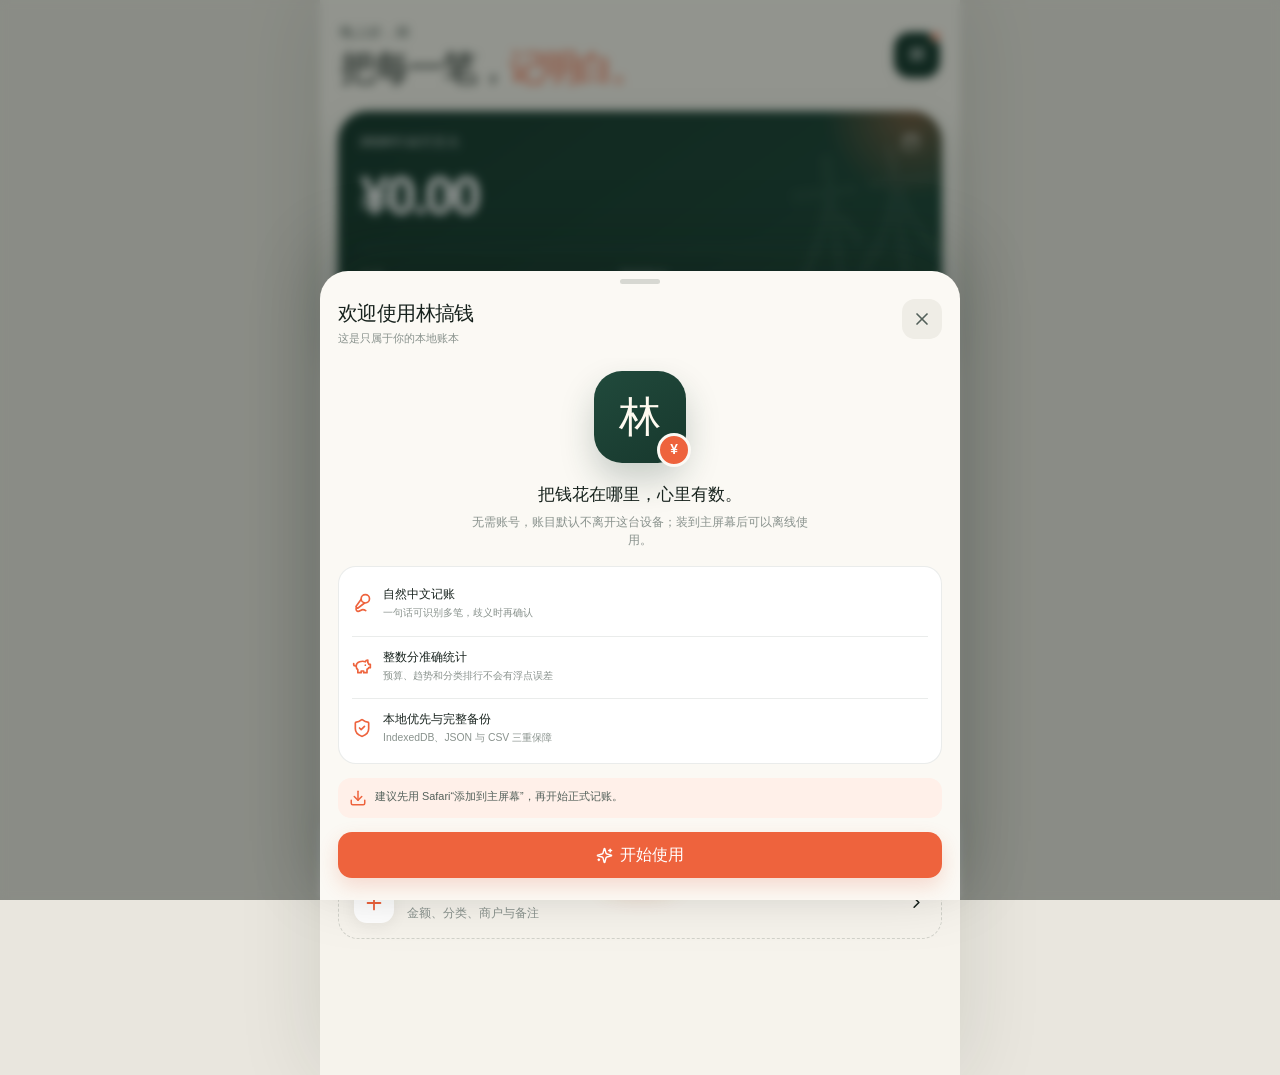
==== ledger/index.html @ 02a75e77 "Publish 林搞钱记账APP PWA under /ledger" ====
<!doctype html>
<html lang="zh-CN">
  <head>
    <meta charset="UTF-8" />
    <meta name="viewport" content="width=device-width, initial-scale=1.0, viewport-fit=cover" />
    <meta name="theme-color" content="#f7f4ed" media="(prefers-color-scheme: light)" />
    <meta name="theme-color" content="#111815" media="(prefers-color-scheme: dark)" />
    <meta name="description" content="林搞钱记账APP——本地优先、离线可用的中文个人记账 App" />
    <meta name="format-detection" content="telephone=no" />
    <meta name="apple-mobile-web-app-capable" content="yes" />
    <meta name="apple-mobile-web-app-status-bar-style" content="black-translucent" />
    <meta name="apple-mobile-web-app-title" content="林搞钱" />
    <link rel="icon" href="/ledger/favicon.svg" type="image/svg+xml" />
    <link rel="apple-touch-icon" href="/ledger/apple-touch-icon-180x180.png" />
    <link
      rel="apple-touch-startup-image"
      href="/ledger/splash/iphone-1179x2556.png"
      media="(device-width: 393px) and (device-height: 852px) and (-webkit-device-pixel-ratio: 3)"
    />
    <link rel="apple-touch-startup-image" href="/ledger/splash/iphone-1179x2556-dark.png" media="(prefers-color-scheme: dark) and (device-width: 393px) and (device-height: 852px) and (-webkit-device-pixel-ratio: 3)" />
    <link rel="apple-touch-startup-image" href="/ledger/splash/iphone-1290x2796.png" media="(device-width: 430px) and (device-height: 932px) and (-webkit-device-pixel-ratio: 3)" />
    <link rel="apple-touch-startup-image" href="/ledger/splash/iphone-1290x2796-dark.png" media="(prefers-color-scheme: dark) and (device-width: 430px) and (device-height: 932px) and (-webkit-device-pixel-ratio: 3)" />
    <link rel="apple-touch-startup-image" href="/ledger/splash/iphone-1170x2532.png" media="(device-width: 390px) and (device-height: 844px) and (-webkit-device-pixel-ratio: 3)" />
    <link rel="apple-touch-startup-image" href="/ledger/splash/iphone-1170x2532-dark.png" media="(prefers-color-scheme: dark) and (device-width: 390px) and (device-height: 844px) and (-webkit-device-pixel-ratio: 3)" />
    <link rel="apple-touch-startup-image" href="/ledger/splash/iphone-1125x2436.png" media="(device-width: 375px) and (device-height: 812px) and (-webkit-device-pixel-ratio: 3)" />
    <link rel="apple-touch-startup-image" href="/ledger/splash/iphone-1125x2436-dark.png" media="(prefers-color-scheme: dark) and (device-width: 375px) and (device-height: 812px) and (-webkit-device-pixel-ratio: 3)" />
    <link rel="apple-touch-startup-image" href="/ledger/splash/iphone-1242x2688.png" media="(device-width: 414px) and (device-height: 896px) and (-webkit-device-pixel-ratio: 3)" />
    <link rel="apple-touch-startup-image" href="/ledger/splash/iphone-828x1792.png" media="(device-width: 414px) and (device-height: 896px) and (-webkit-device-pixel-ratio: 2)" />
    <link rel="apple-touch-startup-image" href="/ledger/splash/iphone-750x1334.png" media="(device-width: 375px) and (device-height: 667px) and (-webkit-device-pixel-ratio: 2)" />
    <link rel="apple-touch-startup-image" href="/ledger/splash/iphone-640x1136.png" media="(device-width: 320px) and (device-height: 568px) and (-webkit-device-pixel-ratio: 2)" />
    <title>林搞钱记账APP</title>
    <script type="module" crossorigin src="/ledger/assets/index-BRaC0VU2.js"></script>
    <link rel="stylesheet" crossorigin href="/ledger/assets/index-mCPzXonH.css">
  <link rel="manifest" href="/ledger/manifest.webmanifest"></head>
  <body>
    <noscript>请启用 JavaScript 后使用林搞钱记账APP。</noscript>
    <div id="root"></div>
  </body>
</html>
---- ledger/assets/index-mCPzXonH.css ----
:root{font-family:-apple-system,BlinkMacSystemFont,SF Pro Display,SF Pro Text,PingFang SC,Helvetica Neue,sans-serif;color:#17221d;background:#efede6;font-synthesis:none;text-rendering:optimizeLegibility;-webkit-font-smoothing:antialiased;--bg: #f6f3ec;--bg-elevated: #fbf9f4;--surface: #ffffff;--surface-strong: #ffffff;--surface-soft: #efede6;--ink: #17221d;--ink-soft: #53605a;--ink-muted: #89928d;--line: rgba(26, 44, 36, .09);--line-strong: rgba(26, 44, 36, .16);--accent: #ee633d;--accent-dark: #cf4f2d;--accent-soft: #fff0e9;--income: #218c5e;--income-soft: #e8f6ef;--hero: #17382d;--hero-2: #214a3c;--danger: #cf3f3f;--danger-soft: #fff0ef;--shadow-sm: 0 4px 16px rgba(34, 42, 37, .06);--shadow-md: 0 14px 38px rgba(34, 42, 37, .1);--nav-height: 76px;--page-width: 640px}:root[data-theme=dark]{color-scheme:dark;--bg: #101613;--bg-elevated: #141c18;--surface: #19221e;--surface-strong: #202b26;--surface-soft: #111915;--ink: #f2f5f3;--ink-soft: #b4beb9;--ink-muted: #7d8a84;--line: rgba(223, 239, 230, .09);--line-strong: rgba(223, 239, 230, .16);--accent: #ff7751;--accent-dark: #ee633d;--accent-soft: rgba(255, 119, 81, .14);--income: #61d69a;--income-soft: rgba(65, 190, 126, .14);--hero: #1d4537;--hero-2: #245644;--danger: #ff7b77;--danger-soft: rgba(227, 70, 70, .14);--shadow-sm: 0 4px 16px rgba(0, 0, 0, .16);--shadow-md: 0 16px 42px rgba(0, 0, 0, .3)}@media(prefers-color-scheme:dark){:root:not([data-theme=light]){color-scheme:dark;--bg: #101613;--bg-elevated: #141c18;--surface: #19221e;--surface-strong: #202b26;--surface-soft: #111915;--ink: #f2f5f3;--ink-soft: #b4beb9;--ink-muted: #7d8a84;--line: rgba(223, 239, 230, .09);--line-strong: rgba(223, 239, 230, .16);--accent: #ff7751;--accent-dark: #ee633d;--accent-soft: rgba(255, 119, 81, .14);--income: #61d69a;--income-soft: rgba(65, 190, 126, .14);--hero: #1d4537;--hero-2: #245644;--danger: #ff7b77;--danger-soft: rgba(227, 70, 70, .14);--shadow-sm: 0 4px 16px rgba(0, 0, 0, .16);--shadow-md: 0 16px 42px rgba(0, 0, 0, .3)}}*{box-sizing:border-box}html{min-height:100%;background:var(--bg)}body{margin:0;min-width:320px;min-height:100%;background:var(--bg);color:var(--ink);overscroll-behavior-y:none;-webkit-tap-highlight-color:transparent}button,input,select,textarea{font:inherit;color:inherit}button{border:0;cursor:pointer}button:disabled{cursor:default;opacity:.55}button,a{touch-action:manipulation}input,textarea,select{font-size:16px}button:focus-visible,input:focus-visible,select:focus-visible,textarea:focus-visible,a:focus-visible{outline:3px solid color-mix(in srgb,var(--accent) 55%,transparent);outline-offset:2px}h1,h2,h3,p{margin:0}.app-shell{position:relative;width:min(100%,var(--page-width));min-height:100dvh;margin:0 auto;background:var(--bg)}.app-content{min-height:100dvh;padding-bottom:calc(var(--nav-height) + env(safe-area-inset-bottom) + 32px)}.page{width:100%;min-height:100dvh;padding:calc(env(safe-area-inset-top) + 22px) 18px 28px;animation:page-in .28s cubic-bezier(.22,.7,.24,1)}.skip-link{position:fixed;top:-100px;left:16px;z-index:1000;padding:10px 14px;border-radius:10px;background:var(--ink);color:var(--bg)}.skip-link:focus{top:calc(env(safe-area-inset-top) + 8px)}@keyframes page-in{0%{opacity:0;transform:translateY(5px)}to{opacity:1;transform:none}}.page-header{display:flex;align-items:flex-end;justify-content:space-between;margin:4px 2px 22px}.page-header p{margin-bottom:4px;color:var(--ink-muted);font-size:.78rem;font-weight:650;letter-spacing:.06em}.page-header h1{font-size:clamp(1.9rem,8vw,2.35rem);line-height:1.05;letter-spacing:-.055em}.home-header{display:flex;align-items:center;justify-content:space-between;margin:1px 2px 24px}.home-header p{margin-bottom:7px;color:var(--ink-soft);font-size:.88rem;font-weight:650}.home-header h1{font-size:clamp(1.75rem,7vw,2.25rem);line-height:1.05;letter-spacing:-.06em}.home-header h1 span{color:var(--accent)}.avatar-button{position:relative;display:grid;place-items:center;width:46px;height:46px;border-radius:16px;background:var(--hero);color:#fff;font-size:1.05rem;font-weight:800;box-shadow:var(--shadow-sm)}.avatar-button>span{position:absolute;top:-1px;right:-1px;width:11px;height:11px;border:2px solid var(--bg);border-radius:50%;background:var(--accent)}.hero-card{position:relative;overflow:hidden;min-height:236px;padding:22px;border-radius:30px;background:linear-gradient(145deg,var(--hero),var(--hero-2));color:#fff;box-shadow:0 20px 44px #17382d33}.hero-card:after{content:"林";position:absolute;top:34px;right:-10px;color:#ffffff0b;font-size:10rem;font-weight:900;line-height:1;transform:rotate(-7deg)}.hero-card__glow{position:absolute;width:180px;height:180px;right:-60px;top:-90px;border-radius:50%;background:radial-gradient(circle,rgba(255,128,83,.38),transparent 70%)}.hero-card__top{position:relative;z-index:1;display:flex;justify-content:space-between;color:#ffffffb8;font-size:.83rem;font-weight:650;letter-spacing:.03em}.hero-card__amount{position:relative;z-index:1;display:block;margin:18px 0 26px;font-size:clamp(2.35rem,12vw,3.35rem);font-variant-numeric:tabular-nums;letter-spacing:-.06em;line-height:1}.hero-card__stats{position:relative;z-index:1;display:grid;grid-template-columns:1fr 1px 1.35fr;gap:18px;align-items:center;padding-top:19px;border-top:1px solid rgba(255,255,255,.13)}.hero-card__stats div{display:flex;flex-direction:column;gap:5px}.hero-card__stats span{color:#ffffff94;font-size:.76rem}.hero-card__stats strong{font-size:.96rem;font-variant-numeric:tabular-nums}.hero-card__stats strong.is-over{color:#ffb59f}.hero-card__divider{width:1px;height:32px;background:#ffffff21}.budget-card{margin-top:13px;border:1px solid var(--line);border-radius:20px;background:var(--surface);box-shadow:var(--shadow-sm)}.budget-card>button{display:grid;grid-template-columns:auto 1fr auto;gap:13px;align-items:center;width:100%;min-height:82px;padding:14px 15px;background:transparent;text-align:left}.budget-card__icon{display:grid;place-items:center;width:38px;height:38px;border-radius:12px;background:var(--accent-soft);color:var(--accent)}.budget-card__content{min-width:0;display:flex;flex-direction:column;gap:6px}.budget-card__content>span:first-child{display:flex;justify-content:space-between;align-items:center}.budget-card__content strong{font-size:.88rem}.budget-card__content em{color:var(--ink-muted);font-size:.76rem;font-style:normal;font-weight:700}.budget-card__content small{color:var(--ink-muted);font-size:.7rem}.progress-track{overflow:hidden;height:5px;border-radius:999px;background:var(--surface-soft)}.progress-track i{display:block;height:100%;border-radius:inherit;background:var(--accent);transition:width .5s cubic-bezier(.22,.7,.24,1)}.budget-card--near .progress-track i{background:#eaa12f}.budget-card--over .progress-track i{background:var(--danger)}.backup-reminder{display:grid;grid-template-columns:auto 1fr auto;gap:12px;align-items:center;width:100%;margin-top:13px;padding:14px 15px;border:1px solid rgba(238,99,61,.12);border-radius:18px;background:var(--accent-soft);color:var(--accent-dark);text-align:left}.backup-reminder span{display:flex;flex-direction:column;gap:2px}.backup-reminder strong{font-size:.84rem}.backup-reminder small{color:var(--ink-soft);font-size:.72rem}.section-card{border:1px solid var(--line);border-radius:24px;background:var(--surface);box-shadow:var(--shadow-sm)}.recent-section{margin-top:24px;padding:18px 15px 8px}.section-heading{display:flex;align-items:flex-end;justify-content:space-between;margin:0 3px 10px}.section-heading h2{margin-top:3px;font-size:1.18rem;letter-spacing:-.025em}.section-heading>button{display:flex;align-items:center;min-height:38px;padding:0;background:transparent;color:var(--ink-muted);font-size:.74rem}.eyebrow{display:flex;align-items:center;gap:5px;color:var(--accent);font-size:.67rem;font-weight:750;letter-spacing:.08em;text-transform:uppercase}.quick-add-card{display:grid;grid-template-columns:auto 1fr auto;align-items:center;gap:13px;width:100%;margin-top:13px;padding:15px;border:1px dashed var(--line-strong);border-radius:20px;background:transparent;text-align:left}.quick-add-card>span:first-child{display:grid;place-items:center;width:40px;height:40px;border-radius:13px;background:var(--surface);color:var(--accent);box-shadow:var(--shadow-sm)}.quick-add-card>span:nth-child(2){display:flex;flex-direction:column;gap:3px}.quick-add-card strong{font-size:.86rem}.quick-add-card small{color:var(--ink-muted);font-size:.72rem}.transaction-list{overflow:hidden}.transaction-row-wrap+.transaction-row-wrap{border-top:1px solid var(--line)}.transaction-row{display:flex;align-items:center;min-height:68px}.transaction-row__main{display:grid;grid-template-columns:auto minmax(0,1fr) auto;gap:11px;align-items:center;flex:1;min-width:0;min-height:68px;padding:9px 2px;background:transparent;text-align:left}.transaction-row__text{min-width:0;display:flex;flex-direction:column;gap:4px}.transaction-row__text strong{overflow:hidden;color:var(--ink);font-size:.87rem;text-overflow:ellipsis;white-space:nowrap}.transaction-row__text span{overflow:hidden;color:var(--ink-muted);font-size:.7rem;text-overflow:ellipsis;white-space:nowrap}.transaction-row__amount{padding-left:6px;color:var(--ink);font-size:.88rem;font-weight:750;font-variant-numeric:tabular-nums}.transaction-row__amount--income{color:var(--income)}.transaction-row__more{flex:0 0 38px;width:38px!important;height:44px!important;margin-right:-3px}.transaction-row__actions{display:flex;justify-content:flex-end;gap:5px;padding:0 2px 10px 51px;animation:actions-in .18s ease-out}.transaction-row__actions button{display:flex;align-items:center;justify-content:center;gap:4px;min-height:34px;padding:0 11px;border-radius:10px;background:var(--surface-soft);color:var(--ink-soft);font-size:.72rem;font-weight:650}.transaction-row__actions .danger-text{color:var(--danger);background:var(--danger-soft)}@keyframes actions-in{0%{opacity:0;transform:translateY(-4px)}}.category-icon{display:grid;place-items:center;flex:0 0 auto;width:42px;height:42px;border-radius:14px;background:color-mix(in srgb,var(--category-color) 14%,transparent);color:var(--category-color)}.category-icon--compact{width:34px;height:34px;border-radius:11px}.empty-state{display:flex;flex-direction:column;align-items:center;padding:28px 18px 30px;text-align:center}.empty-state__icon{display:grid;place-items:center;width:58px;height:58px;margin-bottom:14px;border-radius:20px;background:var(--accent-soft);color:var(--accent);transform:rotate(-4deg)}.empty-state h3{margin-bottom:7px;font-size:.98rem}.empty-state p{max-width:280px;color:var(--ink-muted);font-size:.76rem;line-height:1.55}.empty-state .button{margin-top:14px}.bottom-nav{position:fixed;z-index:50;left:50%;bottom:0;display:grid;grid-template-columns:repeat(4,1fr);width:min(100%,var(--page-width));min-height:calc(var(--nav-height) + env(safe-area-inset-bottom));padding:8px 8px env(safe-area-inset-bottom);border-top:1px solid var(--line);background:color-mix(in srgb,var(--surface) 86%,transparent);box-shadow:0 -10px 35px #141e190e;backdrop-filter:blur(22px) saturate(1.4);-webkit-backdrop-filter:blur(22px) saturate(1.4);transform:translate(-50%)}.bottom-nav__item{min-width:0}.bottom-nav__item>button{display:flex;flex-direction:column;align-items:center;justify-content:center;gap:4px;width:100%;min-height:56px;border-radius:15px;background:transparent;color:var(--ink-muted);font-size:.62rem;font-weight:650}.bottom-nav__item>button.is-active{color:var(--accent)}.bottom-nav__item>button.is-active svg{filter:drop-shadow(0 3px 8px color-mix(in srgb,var(--accent) 35%,transparent))}.bottom-nav__item:nth-child(2){padding-right:27px}.bottom-nav__item:nth-child(3){padding-left:27px}.voice-fab{position:fixed;z-index:60;left:50%;bottom:calc(23px + env(safe-area-inset-bottom));display:flex;flex-direction:column;align-items:center;gap:2px;width:74px;height:74px;border:7px solid var(--surface);border-radius:25px;background:linear-gradient(145deg,#ff7953,#e65230);color:#fff;box-shadow:0 12px 26px #de4e2b52;transform:translate(-50%) rotate(-1deg);touch-action:none;user-select:none;-webkit-user-select:none}.voice-fab span{font-size:.58rem;font-weight:750}.voice-fab.is-listening{animation:fab-pulse 1.15s ease-in-out infinite}@keyframes fab-pulse{50%{box-shadow:0 12px 30px #de4e2b7a,0 0 0 9px #ee633d1a;transform:translate(-50%) scale(1.03) rotate(0)}}.filter-button{position:relative;display:grid;place-items:center;width:44px;height:44px;border:1px solid var(--line);border-radius:14px;background:var(--surface);color:var(--ink-soft);box-shadow:var(--shadow-sm)}.filter-button span{position:absolute;top:-5px;right:-4px;display:grid;place-items:center;min-width:18px;height:18px;padding:0 4px;border:2px solid var(--bg);border-radius:999px;background:var(--accent);color:#fff;font-size:.59rem;font-weight:800}.search-field{display:flex;align-items:center;gap:9px;min-height:50px;padding:0 13px;border:1px solid var(--line);border-radius:17px;background:var(--surface);box-shadow:var(--shadow-sm);color:var(--ink-muted)}.search-field input{flex:1;min-width:0;border:0;outline:0;background:transparent;color:var(--ink)}.search-field button{display:grid;place-items:center;width:32px;height:32px;border-radius:10px;background:var(--surface-soft);color:var(--ink-muted)}.filter-panel{margin-top:11px;padding:14px;border:1px solid var(--line);border-radius:20px;background:var(--surface);box-shadow:var(--shadow-md);animation:actions-in .2s ease-out}.filter-grid{display:grid;grid-template-columns:1fr 1fr;gap:9px;margin-top:10px}.compact-field{display:flex;flex-direction:column;gap:6px;margin-top:10px;color:var(--ink-muted);font-size:.68rem;font-weight:650}.compact-field input,.compact-field select{width:100%;min-height:42px;padding:0 10px;border:1px solid var(--line);border-radius:11px;outline:0;background:var(--bg-elevated);color:var(--ink)}.select-wrap{position:relative;display:flex;align-items:center}.select-wrap select{width:100%;-moz-appearance:none;appearance:none;-webkit-appearance:none}.select-wrap svg{position:absolute;right:10px;pointer-events:none}.text-button{display:block;min-height:40px;margin:9px auto -5px;background:transparent;color:var(--accent);font-size:.76rem;font-weight:700}.result-meta{display:flex;justify-content:space-between;margin:17px 3px 8px;color:var(--ink-muted);font-size:.7rem}.result-meta span{display:flex;align-items:center;gap:5px}.transaction-groups{display:flex;flex-direction:column;gap:19px}.transaction-group>header{display:flex;align-items:center;justify-content:space-between;margin:0 4px 7px}.transaction-group>header h2{font-size:.8rem}.transaction-group>header span{color:var(--ink-muted);font-size:.67rem}.transaction-group .transaction-list{padding:0 13px}.segmented{display:grid;grid-template-columns:repeat(2,1fr);gap:3px;padding:3px;border-radius:13px;background:var(--surface-soft)}.segmented button{display:flex;align-items:center;justify-content:center;gap:5px;min-height:40px;border-radius:10px;background:transparent;color:var(--ink-soft);font-size:.82rem;font-weight:650}.segmented button.is-active{background:var(--surface-strong);color:var(--ink);box-shadow:0 2px 8px #19231e14}.segmented--small button{min-height:34px;font-size:.73rem}.button{display:inline-flex;align-items:center;justify-content:center;gap:7px;min-height:46px;padding:0 18px;border-radius:14px;font-weight:730}.button--primary{background:var(--accent);color:#fff;box-shadow:0 8px 20px #dc4b282e}.button--secondary{border:1px solid var(--line);background:var(--surface-soft);color:var(--ink);box-shadow:none}.button--danger{background:var(--danger);color:#fff}.button--danger-soft{background:var(--danger-soft);color:var(--danger)}.button--small{min-height:36px;padding:0 12px;border-radius:11px;font-size:.73rem}.button--block{width:100%}.icon-button{display:grid;place-items:center;width:40px;height:40px;border-radius:13px;background:var(--surface-soft);color:var(--ink-soft)}.icon-button--quiet{background:transparent}.modal-layer{position:fixed;z-index:200;top:0;right:0;bottom:0;left:0;display:flex;align-items:flex-end;justify-content:center;padding-top:env(safe-area-inset-top)}.modal-layer--alert{align-items:center;padding:20px}.modal-backdrop{position:absolute;top:0;right:0;bottom:0;left:0;width:100%;height:100%;background:#09120e6b;backdrop-filter:blur(5px);-webkit-backdrop-filter:blur(5px)}.sheet{position:relative;display:flex;flex-direction:column;width:min(100%,var(--page-width));max-height:min(84dvh,760px);padding-bottom:env(safe-area-inset-bottom);border-radius:28px 28px 0 0;background:var(--bg-elevated);box-shadow:0 -20px 70px #08120d38;animation:sheet-in .28s cubic-bezier(.22,.75,.2,1)}.sheet--large{max-height:min(92dvh,880px)}@keyframes sheet-in{0%{transform:translateY(100%)}}.sheet__grabber{flex:0 0 auto;align-self:center;width:40px;height:5px;margin:8px 0 2px;border-radius:999px;background:var(--line-strong)}.sheet__header{display:flex;justify-content:space-between;align-items:flex-start;gap:12px;padding:13px 18px 11px}.sheet__header h2{font-size:1.28rem;letter-spacing:-.03em}.sheet__header p{margin-top:4px;color:var(--ink-muted);font-size:.7rem;line-height:1.4}.sheet__body{overflow-y:auto;overscroll-behavior:contain;padding:5px 18px 22px}.sheet__footer{flex:0 0 auto;padding:12px 18px calc(12px + env(safe-area-inset-bottom));border-top:1px solid var(--line);background:color-mix(in srgb,var(--bg-elevated) 90%,transparent)}.sheet:has(.sheet__footer){padding-bottom:0}.alert-card{position:relative;width:min(100%,340px);padding:23px;border-radius:24px;background:var(--surface-strong);box-shadow:var(--shadow-md);animation:alert-in .2s ease-out}@keyframes alert-in{0%{opacity:0;transform:scale(.94)}}.alert-card h2{font-size:1.1rem}.alert-card p{margin-top:8px;color:var(--ink-soft);font-size:.79rem;line-height:1.55}.alert-card__actions{display:grid;grid-template-columns:1fr 1fr;gap:9px;margin-top:21px}.amount-field{display:flex;align-items:baseline;justify-content:center;gap:6px;margin:20px 0 24px}.amount-field>span{color:var(--ink-soft);font-size:1.65rem;font-weight:700}.amount-field input{width:min(78%,330px);border:0;outline:0;background:transparent;color:var(--ink);font-size:clamp(2.5rem,13vw,4rem);font-weight:730;font-variant-numeric:tabular-nums;letter-spacing:-.06em;text-align:center}.amount-field input::placeholder{color:var(--line-strong)}.field-row{display:grid;grid-template-columns:1fr 1fr;gap:9px}.form-field,.text-field{display:flex;flex-direction:column;gap:7px}.form-field{min-width:0;padding:11px 12px;border:1px solid var(--line);border-radius:14px;background:var(--surface)}.form-field>span:first-child,.text-field>span:first-child{display:flex;align-items:center;gap:6px;color:var(--ink-muted);font-size:.68rem;font-weight:650}.form-field input,.form-field select{min-width:0;width:100%;height:25px;padding:0;border:0;outline:0;background:transparent;color:var(--ink);font-size:.78rem;font-weight:650}.category-picker{margin:20px 0;padding:0;border:0}.category-picker legend{margin-bottom:10px;color:var(--ink-muted);font-size:.7rem;font-weight:700}.category-picker>div{display:grid;grid-template-columns:repeat(5,1fr);gap:7px}.category-picker button{display:flex;flex-direction:column;align-items:center;gap:5px;min-width:0;padding:7px 1px;border:1px solid transparent;border-radius:13px;background:transparent;color:var(--ink-soft);font-size:.64rem}.category-picker button.is-active{border-color:color-mix(in srgb,var(--accent) 22%,transparent);background:var(--accent-soft);color:var(--accent-dark);font-weight:700}.category-picker button span:last-child{overflow:hidden;max-width:100%;text-overflow:ellipsis;white-space:nowrap}.text-field{margin-top:10px;padding:12px;border:1px solid var(--line);border-radius:14px;background:var(--surface)}.text-field input,.text-field textarea{width:100%;padding:0;border:0;outline:0;resize:none;background:transparent;color:var(--ink);line-height:1.5}.form-error{margin:10px 2px 0;color:var(--danger);font-size:.74rem;line-height:1.45}.settings-hero{display:grid;grid-template-columns:auto 1fr auto;align-items:center;gap:13px;margin-bottom:25px;padding:17px;border-radius:23px;background:linear-gradient(145deg,var(--hero),var(--hero-2));color:#fff;box-shadow:0 15px 35px #17382d2e}.settings-hero__mark{display:grid;place-items:center;width:48px;height:48px;border-radius:16px;background:#ffffff21;font-size:1.2rem;font-weight:800}.settings-hero h2{font-size:.98rem}.settings-hero p{margin-top:4px;color:#fff9;font-size:.7rem}.settings-hero>svg{color:#8ce0b5}.settings-section{margin-top:21px}.settings-section>h2{margin:0 8px 8px;color:var(--ink-muted);font-size:.69rem;letter-spacing:.04em}.settings-group{overflow:hidden;border:1px solid var(--line);border-radius:19px;background:var(--surface);box-shadow:var(--shadow-sm)}.settings-group--padded{padding:13px}.settings-row{display:grid;grid-template-columns:auto minmax(0,1fr) auto;align-items:center;gap:12px;width:100%;min-height:66px;padding:10px 13px;background:transparent;text-align:left}.settings-row+.settings-row{border-top:1px solid var(--line)}.settings-row__icon{display:grid;place-items:center;width:36px;height:36px;border-radius:11px}.settings-row__icon.is-orange{background:var(--accent-soft);color:var(--accent)}.settings-row__icon.is-purple{background:#a469d321;color:#a469d3}.settings-row__icon.is-blue{background:#4984d921;color:#4984d9}.settings-row__icon.is-green,.settings-row__icon.is-teal{background:var(--income-soft);color:var(--income)}.settings-row__icon.is-gray{background:var(--surface-soft);color:var(--ink-soft)}.settings-row>span:nth-child(2){display:flex;flex-direction:column;gap:3px;min-width:0}.settings-row strong{font-size:.82rem}.settings-row small{overflow:hidden;color:var(--ink-muted);font-size:.67rem;line-height:1.35;text-overflow:ellipsis;white-space:nowrap}.settings-row>svg{color:var(--ink-muted)}.settings-row--static{cursor:default}.settings-row--select select{max-width:96px;border:0;outline:0;background:transparent;color:var(--ink-soft);font-size:.72rem;text-align:right}.setting-label{display:flex;align-items:center;gap:10px;margin-bottom:11px;font-size:.82rem}.segmented--theme{grid-template-columns:repeat(3,1fr)}.segmented--theme button{font-size:.72rem}.backup-status-card{display:grid;grid-template-columns:auto 1fr auto;align-items:center;gap:11px;margin-bottom:9px;padding:15px;border:1px solid color-mix(in srgb,var(--accent) 15%,var(--line));border-radius:19px;background:var(--accent-soft)}.backup-status-card>div{display:flex;flex-direction:column;gap:3px}.backup-status-card strong{font-size:.79rem}.backup-status-card small{color:var(--ink-muted);font-size:.63rem;line-height:1.35}.status-pill{padding:5px 8px;border-radius:999px;background:var(--surface-soft);color:var(--ink-muted);font-size:.65rem;font-weight:700}.status-pill.is-good{background:var(--income-soft);color:var(--income)}.storage-note{margin:8px 8px 0;color:var(--ink-muted);font-size:.65rem;line-height:1.5}.danger-zone-button{display:flex;align-items:center;justify-content:center;gap:7px;width:100%;min-height:49px;margin-top:28px;border:1px solid color-mix(in srgb,var(--danger) 20%,transparent);border-radius:16px;background:var(--danger-soft);color:var(--danger);font-size:.78rem;font-weight:700}.settings-footer{padding:25px 0 4px;color:var(--ink-muted);font-size:.67rem;text-align:center}.budget-category-list{margin-top:22px}.budget-category-list h3{margin-bottom:8px;font-size:.82rem}.budget-category-list h3 span{color:var(--ink-muted);font-size:.66rem;font-weight:500}.budget-category-list label{display:grid;grid-template-columns:auto 1fr 82px auto;align-items:center;gap:9px;min-height:51px;border-bottom:1px solid var(--line)}.budget-category-list label>span{font-size:.76rem;font-weight:600}.budget-category-list input{min-width:0;width:82px;padding:6px;border:1px solid var(--line);border-radius:9px;outline:0;background:var(--surface);text-align:right}.budget-category-list em{color:var(--ink-muted);font-size:.7rem;font-style:normal}.add-category-button{display:flex;align-items:center;justify-content:center;gap:6px;width:100%;min-height:44px;margin-bottom:10px;border:1px dashed var(--line-strong);border-radius:14px;background:transparent;color:var(--accent);font-size:.76rem;font-weight:700}.category-manager-list>div{display:grid;grid-template-columns:auto 1fr auto;align-items:center;gap:10px;min-height:58px;border-bottom:1px solid var(--line)}.category-manager-list>div>span{display:flex;flex-direction:column;gap:3px}.category-manager-list strong{font-size:.77rem}.category-manager-list small{color:var(--ink-muted);font-size:.64rem}.category-manager-list em{color:var(--ink-muted);font-size:.63rem;font-style:normal}.category-manager-list button{min-height:38px;background:transparent;color:var(--accent);font-size:.7rem;font-weight:700}.inline-editor{margin-top:15px;padding:15px;border:1px solid var(--line);border-radius:17px;background:var(--surface)}.inline-editor h3{margin-bottom:10px;font-size:.87rem}.inline-editor__actions{display:flex;justify-content:flex-end;gap:7px;margin-top:14px}.color-picker{display:flex;gap:9px;margin-top:13px}.color-picker button{width:28px;height:28px;border:3px solid var(--surface);border-radius:50%;box-shadow:0 0 0 1px var(--line)}.color-picker button.is-active{box-shadow:0 0 0 2px var(--ink)}.guide-steps,.privacy-list{display:flex;flex-direction:column;gap:12px}.guide-steps>div,.privacy-list>div{display:grid;grid-template-columns:auto 1fr;gap:12px;align-items:flex-start}.guide-steps>div>span{display:grid;place-items:center;width:31px;height:31px;border-radius:10px;background:var(--accent-soft);color:var(--accent);font-size:.72rem;font-weight:800}.guide-steps p,.privacy-list p{display:flex;flex-direction:column;gap:3px}.guide-steps strong,.privacy-list strong{font-size:.82rem}.guide-steps small,.privacy-list small{color:var(--ink-muted);font-size:.7rem;line-height:1.5}.privacy-list>div>svg{margin:5px;color:var(--accent)}.info-callout{display:grid;grid-template-columns:auto 1fr;gap:9px;margin-top:17px;padding:13px;border-radius:14px;background:#4984d91c;color:#4984d9}.info-callout p{color:var(--ink-soft);font-size:.7rem;line-height:1.5}.info-callout--warm{background:var(--accent-soft);color:var(--accent)}.toast{position:fixed;z-index:300;left:50%;bottom:calc(var(--nav-height) + env(safe-area-inset-bottom) + 18px);display:grid;grid-template-columns:auto minmax(0,1fr) auto auto;align-items:center;gap:10px;width:min(calc(100% - 28px),500px);min-height:56px;padding:10px 10px 10px 14px;border:1px solid var(--line-strong);border-radius:18px;background:color-mix(in srgb,var(--surface-strong) 94%,transparent);color:var(--ink);box-shadow:var(--shadow-md);backdrop-filter:blur(18px);-webkit-backdrop-filter:blur(18px);transform:translate(-50%);animation:toast-in .25s cubic-bezier(.22,.75,.2,1)}@keyframes toast-in{0%{opacity:0;transform:translate(-50%,12px)}}.toast>svg{color:var(--income)}.toast--error>svg{color:var(--danger)}.toast>span{display:flex;flex-direction:column;gap:2px;min-width:0}.toast strong{overflow:hidden;font-size:.76rem;text-overflow:ellipsis;white-space:nowrap}.toast small{color:var(--ink-muted);font-size:.65rem}.toast>button:not(.toast__close){min-height:36px;padding:0 9px;border-radius:10px;background:var(--accent-soft);color:var(--accent);font-size:.7rem;font-weight:750}.toast__close{display:grid;place-items:center;width:32px;height:32px;border-radius:10px;background:transparent;color:var(--ink-muted)}.voice-intro,.voice-idle,.voice-listening,.voice-manual,.voice-success{display:flex;flex-direction:column;align-items:center;text-align:center}.voice-intro{padding:8px 4px 2px}.voice-intro__icon{display:grid;place-items:center;width:66px;height:66px;margin-bottom:14px;border-radius:22px;background:var(--income-soft);color:var(--income)}.voice-intro h3{font-size:1.05rem}.voice-intro>p{max-width:350px;margin-top:8px;color:var(--ink-soft);font-size:.76rem;line-height:1.65}.voice-intro__points{display:flex;flex-direction:column;align-self:stretch;gap:9px;margin:18px 0;padding:14px;border-radius:15px;background:var(--surface);color:var(--ink-soft);text-align:left}.voice-intro__points span{display:flex;align-items:center;gap:8px;font-size:.73rem}.voice-intro__points svg{color:var(--income)}.voice-idle{padding:19px 0 8px}.voice-hold-button{display:flex;flex-direction:column;align-items:center;justify-content:center;gap:8px;width:148px;height:148px;border:8px solid var(--surface);border-radius:50%;background:linear-gradient(145deg,#ff7953,#df502f);color:#fff;box-shadow:0 17px 36px #dc4b283d,0 0 0 1px #ee633d1f;touch-action:none;user-select:none;-webkit-user-select:none}.voice-hold-button span{font-size:.82rem;font-weight:750}.voice-idle>p{margin-top:18px;color:var(--ink-muted);font-size:.72rem}.text-action{display:flex;align-items:center;gap:6px;min-height:42px;margin-top:9px;background:transparent;color:var(--accent);font-size:.75rem;font-weight:700}.voice-listening{min-height:330px;justify-content:center;padding:20px 0}.voice-wave{display:flex;align-items:center;justify-content:center;gap:4px;width:100%;height:95px;margin-bottom:17px}.voice-wave i{width:4px;height:calc(12px + (var(--i) % 5) * 9px);border-radius:999px;background:var(--accent);animation:wave 1s ease-in-out infinite;animation-delay:calc(var(--i) * -55ms)}@keyframes wave{0%,to{transform:scaleY(.5);opacity:.55}50%{transform:scaleY(1.45);opacity:1}}.voice-listening.is-processing .voice-wave i{animation-duration:1.7s;background:var(--ink-muted)}.voice-listening>strong{font-size:1.05rem}.voice-listening>p{max-width:350px;min-height:47px;margin-top:9px;color:var(--ink-muted);font-size:.77rem;line-height:1.55}.voice-listening>p.has-text{color:var(--ink-soft);font-size:.9rem}.voice-stop-button{min-height:39px;margin-top:13px;padding:0 15px;border-radius:12px;background:var(--accent-soft);color:var(--accent);font-size:.73rem;font-weight:700}.voice-manual{align-items:stretch;text-align:left}.voice-error-note{display:grid;grid-template-columns:auto 1fr;gap:8px;padding:11px;border-radius:13px;background:var(--accent-soft);color:var(--accent);font-size:.7rem;line-height:1.45}.voice-error-note span{color:var(--ink-soft)}.voice-manual>label{display:flex;flex-direction:column;gap:8px;margin:16px 0 12px;color:var(--ink-muted);font-size:.67rem;font-weight:650}.voice-manual textarea{width:100%;padding:13px;border:1px solid var(--line);border-radius:15px;outline:0;resize:none;background:var(--surface);color:var(--ink);font-size:.9rem;line-height:1.55}.voice-secondary-actions{display:grid;grid-template-columns:1fr 1fr;gap:8px;margin-top:10px}.voice-secondary-actions button{display:flex;align-items:center;justify-content:center;gap:5px;min-height:42px;border-radius:12px;background:var(--surface-soft);color:var(--ink-soft);font-size:.7rem;font-weight:650}.voice-review blockquote{display:flex;gap:8px;margin:0 0 13px;padding:11px;border-left:3px solid var(--accent);border-radius:0 12px 12px 0;background:var(--accent-soft);color:var(--ink-soft);font-size:.72rem;line-height:1.5}.voice-draft-card{margin-bottom:11px;padding:13px;border:1px solid var(--line);border-radius:17px;background:var(--surface)}.voice-draft-card>header{display:flex;align-items:center;justify-content:space-between;gap:8px;margin-bottom:11px}.voice-draft-card>header span{font-size:.75rem;font-weight:750}.voice-draft-card>header em{color:var(--accent);font-size:.63rem;font-style:normal}.voice-draft-grid{display:grid;grid-template-columns:1fr 1fr;gap:8px}.voice-draft-grid label,.voice-note-input{display:flex;flex-direction:column;gap:5px;min-width:0;color:var(--ink-muted);font-size:.63rem;font-weight:650;text-align:left}.voice-draft-grid input,.voice-draft-grid select,.voice-note-input input{width:100%;min-height:39px;padding:0 9px;border:1px solid var(--line);border-radius:10px;outline:0;background:var(--bg-elevated);color:var(--ink);font-size:.75rem}.voice-money-input{display:flex;align-items:center;gap:3px;min-height:39px;padding-left:9px;border:1px solid var(--line);border-radius:10px;background:var(--bg-elevated);color:var(--ink-soft)}.voice-money-input input{min-width:0;padding-left:0;border:0;background:transparent}.voice-note-input{margin-top:8px}.voice-success{padding:12px 0 5px}.voice-success__check{display:grid;place-items:center;width:68px;height:68px;margin-bottom:13px;border-radius:23px;background:var(--income-soft);color:var(--income)}.voice-success h3{font-size:1.05rem}.voice-success>p{margin-top:5px;color:var(--ink-muted);font-size:.7rem}.voice-success__list{align-self:stretch;overflow:hidden;margin-top:17px;border:1px solid var(--line);border-radius:16px;background:var(--surface);text-align:left}.voice-success__list>div{display:grid;grid-template-columns:auto 1fr auto;align-items:center;gap:9px;min-height:58px;padding:8px 11px}.voice-success__list>div+div{border-top:1px solid var(--line)}.voice-success__list>div>span{display:flex;flex-direction:column;gap:3px;min-width:0}.voice-success__list strong{font-size:.76rem}.voice-success__list small{color:var(--ink-muted);font-size:.63rem}.voice-success__actions{display:grid;grid-template-columns:1fr 1fr;align-self:stretch;gap:9px;margin-top:16px}.welcome-mark{position:relative;display:grid;place-items:center;width:92px;height:92px;margin:8px auto 19px;border-radius:28px;background:linear-gradient(145deg,var(--hero-2),var(--hero));color:#fffaf0;box-shadow:0 17px 34px #17382d38}.welcome-mark span{font-size:2.65rem;font-weight:800}.welcome-mark i{position:absolute;right:-5px;bottom:-4px;display:grid;place-items:center;width:34px;height:34px;border:3px solid var(--bg-elevated);border-radius:50%;background:var(--accent);color:#fff;font-size:.86rem;font-style:normal;font-weight:800}.welcome-copy{text-align:center}.welcome-copy h3{font-size:1.08rem}.welcome-copy p{max-width:350px;margin:7px auto 0;color:var(--ink-muted);font-size:.73rem;line-height:1.55}.welcome-features{display:flex;flex-direction:column;gap:4px;margin:17px 0;padding:7px 13px;border:1px solid var(--line);border-radius:18px;background:var(--surface)}.welcome-features>div{display:grid;grid-template-columns:auto 1fr;align-items:center;gap:11px;min-height:58px}.welcome-features>div+div{border-top:1px solid var(--line)}.welcome-features svg{color:var(--accent)}.welcome-features span{display:flex;flex-direction:column;gap:3px}.welcome-features strong{font-size:.77rem}.welcome-features small{color:var(--ink-muted);font-size:.65rem}.welcome-install{display:grid;grid-template-columns:auto 1fr;gap:8px;margin:-3px 0 14px;padding:11px;border-radius:13px;background:var(--accent-soft);color:var(--accent)}.welcome-install span{color:var(--ink-soft);font-size:.68rem;line-height:1.45}.stats-page__privacy-badge{padding:7px 10px;border-radius:999px;background:var(--income-soft);color:var(--income);font-size:.65rem;font-weight:750}.stats-period-switch{display:grid;grid-template-columns:repeat(4,1fr);gap:3px;padding:3px;border-radius:14px;background:var(--surface-soft)}.stats-period-switch__button{min-height:38px;border-radius:11px;background:transparent;color:var(--ink-muted);font-size:.77rem;font-weight:700}.stats-period-switch__button.is-active{background:var(--surface-strong);color:var(--ink);box-shadow:0 2px 8px #19231e14}.stats-period-nav{display:grid;grid-template-columns:44px 1fr 44px;align-items:center;margin:11px 0}.stats-period-nav__button{display:grid;place-items:center;width:44px;height:44px;border-radius:13px;background:transparent;color:var(--ink-soft)}.stats-period-nav__button:disabled{opacity:.25}.stats-period-nav__title{min-height:42px;background:transparent;color:var(--ink);font-size:.83rem;font-weight:720}.stats-card{margin-top:12px;padding:17px;border:1px solid var(--line);border-radius:22px;background:var(--surface);box-shadow:var(--shadow-sm)}.stats-card__heading{display:flex;justify-content:space-between;align-items:flex-start;gap:12px;margin-bottom:10px}.stats-card__heading h2{font-size:.94rem}.stats-card__heading p{margin-top:3px;color:var(--ink-muted);font-size:.65rem}.stats-card__heading>strong{color:var(--ink-soft);font-size:.76rem}.stats-summary-card{overflow:hidden;background:linear-gradient(145deg,var(--hero),var(--hero-2));color:#fff;box-shadow:0 18px 38px #17382d2e}.stats-summary-card>p{color:#ffffff9e;font-size:.7rem}.stats-summary-card__amount{display:block;margin-top:9px;font-size:clamp(2rem,10vw,2.8rem);font-variant-numeric:tabular-nums;letter-spacing:-.055em}.stats-comparison{display:inline-flex;align-items:center;gap:5px;margin-top:10px;padding:5px 8px;border-radius:999px;background:#ffffff1a;color:#ffffffbf;font-size:.64rem}.stats-comparison--down{color:#9aefc3}.stats-comparison--up{color:#ffb49d}.stats-comparison__indicator{font-weight:850}.stats-summary-card__metrics{display:grid;grid-template-columns:repeat(3,1fr);gap:8px;margin:18px -5px -4px;padding-top:15px;border-top:1px solid rgba(255,255,255,.12)}.stats-summary-card__metrics>div{min-width:0;padding:0 5px}.stats-summary-card__metrics>div+div{border-left:1px solid rgba(255,255,255,.12)}.stats-summary-card__metrics span{display:block;color:#ffffff87;font-size:.58rem}.stats-summary-card__metrics strong{display:block;overflow:hidden;margin-top:5px;font-size:.69rem;font-variant-numeric:tabular-nums;text-overflow:ellipsis;white-space:nowrap}.stats-summary-card__metrics strong.is-negative{color:#ffb49d}.trend-chart{position:relative;margin:4px -7px -7px}.trend-chart__accessible-title,.donut-chart__accessible-title{position:absolute;overflow:hidden;width:1px;height:1px;clip:rect(0 0 0 0);white-space:nowrap}.trend-chart__svg{display:block;width:100%;aspect-ratio:360 / 176;overflow:visible}.trend-chart__grid{stroke:var(--line);stroke-width:1;stroke-dasharray:3 5}.trend-chart__area{fill:color-mix(in srgb,var(--accent) 12%,transparent)}.trend-chart__line{fill:none;stroke:var(--accent);stroke-width:2.5;stroke-linecap:round;stroke-linejoin:round}.trend-chart__point{fill:var(--surface);stroke:var(--accent);stroke-width:2}.trend-chart__label{fill:var(--ink-muted);font-size:8px}.trend-chart__empty-label{position:absolute;inset:45% 0 auto;color:var(--ink-muted);font-size:.7rem;text-align:center}.stats-category-card__content{display:grid;grid-template-columns:minmax(120px,.9fr) 1.2fr;gap:14px;align-items:center}.donut-chart{position:relative;width:100%;max-width:180px;margin:0 auto;aspect-ratio:1}.donut-chart__svg{width:100%;height:100%}.donut-chart__track,.donut-chart__segment{fill:none;stroke-width:12}.donut-chart__track{stroke:var(--surface-soft)}.donut-chart__segment{stroke-linecap:round;transition:stroke-dasharray .4s ease}.donut-chart__center{position:absolute;top:0;right:0;bottom:0;left:0;display:flex;flex-direction:column;align-items:center;justify-content:center;gap:3px;pointer-events:none}.donut-chart__center span{color:var(--ink-muted);font-size:.58rem}.donut-chart__center strong{max-width:72%;font-size:.7rem;text-align:center}.stats-category-list{min-width:0;margin:0;padding:0;list-style:none}.stats-category-list__item{display:grid;grid-template-columns:auto minmax(0,1fr) auto auto;align-items:center;gap:6px;min-height:31px}.stats-category-list__dot{width:7px;height:7px;border-radius:50%}.stats-category-list__name{overflow:hidden;font-size:.68rem;text-overflow:ellipsis;white-space:nowrap}.stats-category-list__percent{color:var(--ink-muted);font-size:.6rem}.stats-category-list__item>strong{font-size:.63rem;font-variant-numeric:tabular-nums}.stats-empty-state{display:flex;flex-direction:column;align-items:center;padding:25px 10px;text-align:center}.stats-empty-state__icon{display:grid;place-items:center;width:49px;height:49px;margin-bottom:9px;border-radius:17px;background:var(--surface-soft);color:var(--ink-muted);font-size:1.8rem}.stats-empty-state strong{font-size:.8rem}.stats-empty-state p{margin-top:5px;color:var(--ink-muted);font-size:.67rem}.stats-empty-state--compact{padding:14px 8px 8px}.stats-ranking-list{margin:0;padding:0;list-style:none}.stats-ranking-list__item{display:grid;grid-template-columns:auto minmax(0,1fr) auto;align-items:center;gap:10px;min-height:54px}.stats-ranking-list__item+.stats-ranking-list__item{border-top:1px solid var(--line)}.stats-ranking-list__rank{display:grid;place-items:center;width:25px;height:25px;border-radius:9px;background:var(--surface-soft);color:var(--ink-muted);font-size:.64rem;font-weight:800}.stats-ranking-list__rank.is-top{background:var(--accent-soft);color:var(--accent)}.stats-ranking-list__detail{display:flex;flex-direction:column;gap:3px;min-width:0}.stats-ranking-list__detail strong{overflow:hidden;font-size:.73rem;text-overflow:ellipsis;white-space:nowrap}.stats-ranking-list__detail span{color:var(--ink-muted);font-size:.61rem}.stats-ranking-list__amount{font-size:.7rem;font-variant-numeric:tabular-nums}@media(max-width:360px){.stats-category-card__content{grid-template-columns:1fr}.donut-chart{max-width:150px}}.loading-screen,.error-screen{display:flex;flex-direction:column;align-items:center;justify-content:center;min-height:100dvh;padding:30px;background:var(--bg);text-align:center}.loading-mark{position:relative;display:grid;place-items:center;width:82px;height:82px;margin-bottom:18px;border-radius:25px;background:linear-gradient(145deg,var(--hero),var(--hero-2));color:#fff;font-size:2rem;font-weight:850;box-shadow:var(--shadow-md);animation:loading-breathe 1.5s ease-in-out infinite}.loading-mark:after{content:"";position:absolute;right:12px;bottom:13px;width:13px;height:13px;border:3px solid var(--hero);border-radius:50%;background:var(--accent)}@keyframes loading-breathe{50%{transform:scale(1.035)}}.loading-screen h1,.error-screen h1{font-size:1.15rem}.loading-screen p,.error-screen p{max-width:300px;margin-top:7px;color:var(--ink-muted);font-size:.75rem;line-height:1.55}.loading-dots{display:flex;gap:5px;margin-top:17px}.loading-dots i{width:6px;height:6px;border-radius:50%;background:var(--accent);animation:dots 1s ease-in-out infinite}.loading-dots i:nth-child(2){animation-delay:.14s}.loading-dots i:nth-child(3){animation-delay:.28s}@keyframes dots{50%{opacity:.3;transform:translateY(-3px)}}@media(min-width:680px){body{background:#e9e6de}:root[data-theme=dark] body{background:#080d0b}.app-shell{box-shadow:0 0 80px #1e28231f}}@media(max-width:360px){.page{padding-left:14px;padding-right:14px}.hero-card{min-height:222px;padding:19px}.category-picker>div{grid-template-columns:repeat(4,1fr)}.backup-status-card{grid-template-columns:auto 1fr}.backup-status-card .button{grid-column:1 / -1}}@media(prefers-reduced-motion:reduce){*,*:before,*:after{scroll-behavior:auto!important;animation-duration:.01ms!important;animation-iteration-count:1!important;transition-duration:.01ms!important}}
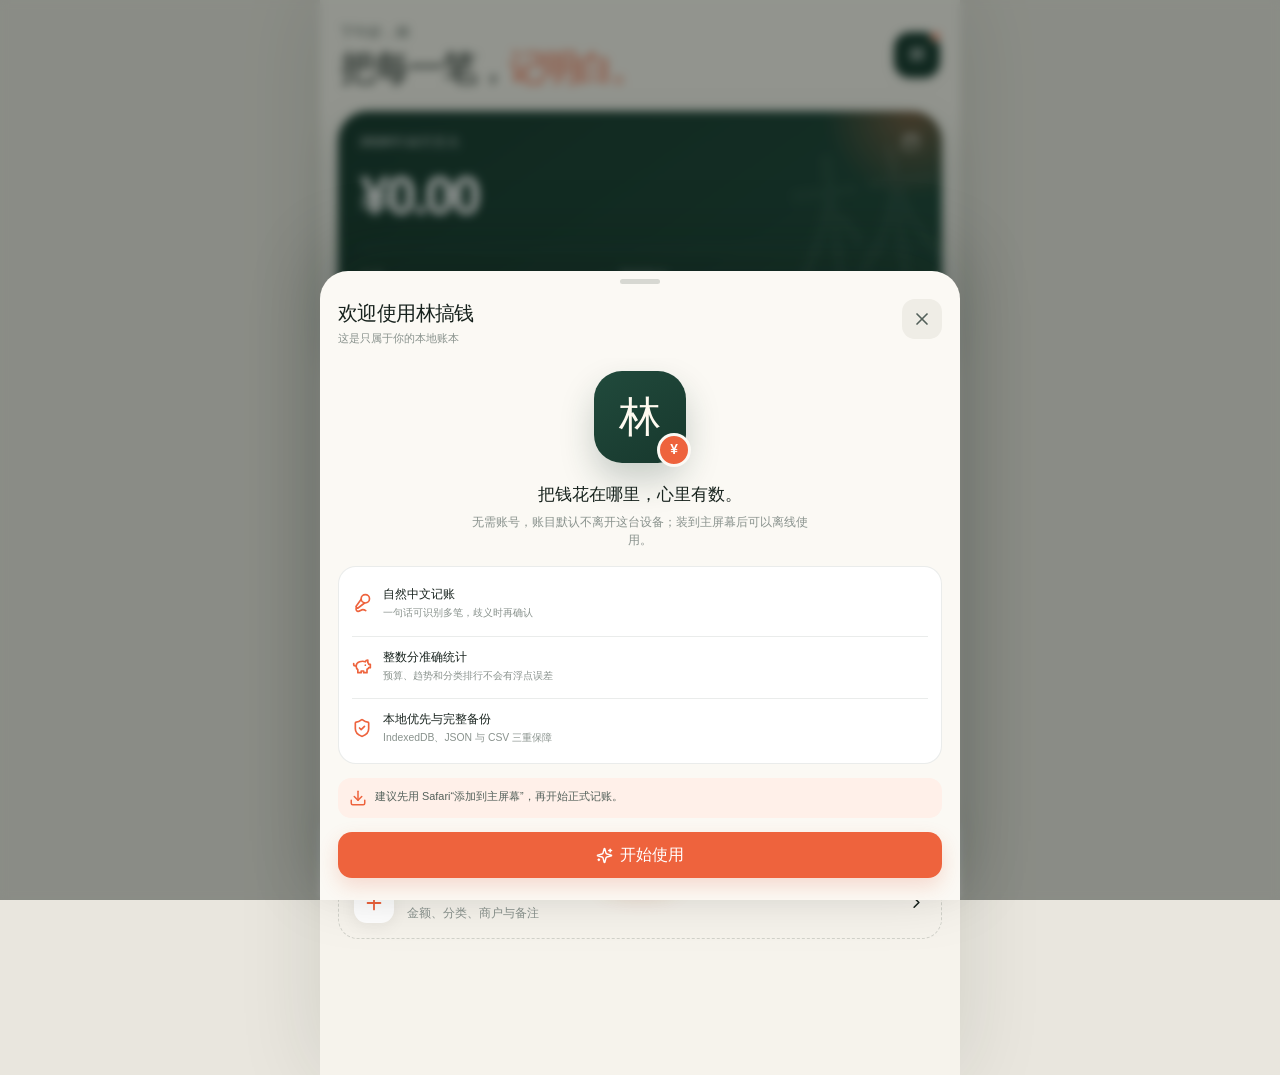
==== commit bfe8257d: "Improve bottom navigation spacing and time-based greeting" ====
--- a/ledger/index.html
+++ b/ledger/index.html
@@ -29,8 +29,8 @@
     <link rel="apple-touch-startup-image" href="/ledger/splash/iphone-750x1334.png" media="(device-width: 375px) and (device-height: 667px) and (-webkit-device-pixel-ratio: 2)" />
     <link rel="apple-touch-startup-image" href="/ledger/splash/iphone-640x1136.png" media="(device-width: 320px) and (device-height: 568px) and (-webkit-device-pixel-ratio: 2)" />
     <title>林搞钱记账APP</title>
-    <script type="module" crossorigin src="/ledger/assets/index-BRaC0VU2.js"></script>
-    <link rel="stylesheet" crossorigin href="/ledger/assets/index-mCPzXonH.css">
+    <script type="module" crossorigin src="/ledger/assets/index-BWJEv8SE.js"></script>
+    <link rel="stylesheet" crossorigin href="/ledger/assets/index-C5Kvfpg8.css">
   <link rel="manifest" href="/ledger/manifest.webmanifest"></head>
   <body>
     <noscript>请启用 JavaScript 后使用林搞钱记账APP。</noscript>
--- a/ledger/assets/index-C5Kvfpg8.css
+++ b/ledger/assets/index-C5Kvfpg8.css
@@ -0,0 +1 @@
+:root{font-family:-apple-system,BlinkMacSystemFont,SF Pro Display,SF Pro Text,PingFang SC,Helvetica Neue,sans-serif;color:#17221d;background:#efede6;font-synthesis:none;text-rendering:optimizeLegibility;-webkit-font-smoothing:antialiased;--bg: #f6f3ec;--bg-elevated: #fbf9f4;--surface: #ffffff;--surface-strong: #ffffff;--surface-soft: #efede6;--ink: #17221d;--ink-soft: #53605a;--ink-muted: #89928d;--line: rgba(26, 44, 36, .09);--line-strong: rgba(26, 44, 36, .16);--accent: #ee633d;--accent-dark: #cf4f2d;--accent-soft: #fff0e9;--income: #218c5e;--income-soft: #e8f6ef;--hero: #17382d;--hero-2: #214a3c;--danger: #cf3f3f;--danger-soft: #fff0ef;--shadow-sm: 0 4px 16px rgba(34, 42, 37, .06);--shadow-md: 0 14px 38px rgba(34, 42, 37, .1);--nav-height: 76px;--page-width: 640px}:root[data-theme=dark]{color-scheme:dark;--bg: #101613;--bg-elevated: #141c18;--surface: #19221e;--surface-strong: #202b26;--surface-soft: #111915;--ink: #f2f5f3;--ink-soft: #b4beb9;--ink-muted: #7d8a84;--line: rgba(223, 239, 230, .09);--line-strong: rgba(223, 239, 230, .16);--accent: #ff7751;--accent-dark: #ee633d;--accent-soft: rgba(255, 119, 81, .14);--income: #61d69a;--income-soft: rgba(65, 190, 126, .14);--hero: #1d4537;--hero-2: #245644;--danger: #ff7b77;--danger-soft: rgba(227, 70, 70, .14);--shadow-sm: 0 4px 16px rgba(0, 0, 0, .16);--shadow-md: 0 16px 42px rgba(0, 0, 0, .3)}@media(prefers-color-scheme:dark){:root:not([data-theme=light]){color-scheme:dark;--bg: #101613;--bg-elevated: #141c18;--surface: #19221e;--surface-strong: #202b26;--surface-soft: #111915;--ink: #f2f5f3;--ink-soft: #b4beb9;--ink-muted: #7d8a84;--line: rgba(223, 239, 230, .09);--line-strong: rgba(223, 239, 230, .16);--accent: #ff7751;--accent-dark: #ee633d;--accent-soft: rgba(255, 119, 81, .14);--income: #61d69a;--income-soft: rgba(65, 190, 126, .14);--hero: #1d4537;--hero-2: #245644;--danger: #ff7b77;--danger-soft: rgba(227, 70, 70, .14);--shadow-sm: 0 4px 16px rgba(0, 0, 0, .16);--shadow-md: 0 16px 42px rgba(0, 0, 0, .3)}}*{box-sizing:border-box}html{min-height:100%;background:var(--bg)}body{margin:0;min-width:320px;min-height:100%;background:var(--bg);color:var(--ink);overscroll-behavior-y:none;-webkit-tap-highlight-color:transparent}button,input,select,textarea{font:inherit;color:inherit}button{border:0;cursor:pointer}button:disabled{cursor:default;opacity:.55}button,a{touch-action:manipulation}input,textarea,select{font-size:16px}button:focus-visible,input:focus-visible,select:focus-visible,textarea:focus-visible,a:focus-visible{outline:3px solid color-mix(in srgb,var(--accent) 55%,transparent);outline-offset:2px}h1,h2,h3,p{margin:0}.app-shell{position:relative;width:min(100%,var(--page-width));min-height:100dvh;margin:0 auto;background:var(--bg)}.app-content{min-height:100dvh;padding-bottom:calc(var(--nav-height) + env(safe-area-inset-bottom) + 32px)}.page{width:100%;min-height:100dvh;padding:calc(env(safe-area-inset-top) + 22px) 18px 28px;animation:page-in .28s cubic-bezier(.22,.7,.24,1)}.skip-link{position:fixed;top:-100px;left:16px;z-index:1000;padding:10px 14px;border-radius:10px;background:var(--ink);color:var(--bg)}.skip-link:focus{top:calc(env(safe-area-inset-top) + 8px)}@keyframes page-in{0%{opacity:0;transform:translateY(5px)}to{opacity:1;transform:none}}.page-header{display:flex;align-items:flex-end;justify-content:space-between;margin:4px 2px 22px}.page-header p{margin-bottom:4px;color:var(--ink-muted);font-size:.78rem;font-weight:650;letter-spacing:.06em}.page-header h1{font-size:clamp(1.9rem,8vw,2.35rem);line-height:1.05;letter-spacing:-.055em}.home-header{display:flex;align-items:center;justify-content:space-between;margin:1px 2px 24px}.home-header p{margin-bottom:7px;color:var(--ink-soft);font-size:.88rem;font-weight:650}.home-header h1{font-size:clamp(1.75rem,7vw,2.25rem);line-height:1.05;letter-spacing:-.06em}.home-header h1 span{color:var(--accent)}.avatar-button{position:relative;display:grid;place-items:center;width:46px;height:46px;border-radius:16px;background:var(--hero);color:#fff;font-size:1.05rem;font-weight:800;box-shadow:var(--shadow-sm)}.avatar-button>span{position:absolute;top:-1px;right:-1px;width:11px;height:11px;border:2px solid var(--bg);border-radius:50%;background:var(--accent)}.hero-card{position:relative;overflow:hidden;min-height:236px;padding:22px;border-radius:30px;background:linear-gradient(145deg,var(--hero),var(--hero-2));color:#fff;box-shadow:0 20px 44px #17382d33}.hero-card:after{content:"林";position:absolute;top:34px;right:-10px;color:#ffffff0b;font-size:10rem;font-weight:900;line-height:1;transform:rotate(-7deg)}.hero-card__glow{position:absolute;width:180px;height:180px;right:-60px;top:-90px;border-radius:50%;background:radial-gradient(circle,rgba(255,128,83,.38),transparent 70%)}.hero-card__top{position:relative;z-index:1;display:flex;justify-content:space-between;color:#ffffffb8;font-size:.83rem;font-weight:650;letter-spacing:.03em}.hero-card__amount{position:relative;z-index:1;display:block;margin:18px 0 26px;font-size:clamp(2.35rem,12vw,3.35rem);font-variant-numeric:tabular-nums;letter-spacing:-.06em;line-height:1}.hero-card__stats{position:relative;z-index:1;display:grid;grid-template-columns:1fr 1px 1.35fr;gap:18px;align-items:center;padding-top:19px;border-top:1px solid rgba(255,255,255,.13)}.hero-card__stats div{display:flex;flex-direction:column;gap:5px}.hero-card__stats span{color:#ffffff94;font-size:.76rem}.hero-card__stats strong{font-size:.96rem;font-variant-numeric:tabular-nums}.hero-card__stats strong.is-over{color:#ffb59f}.hero-card__divider{width:1px;height:32px;background:#ffffff21}.budget-card{margin-top:13px;border:1px solid var(--line);border-radius:20px;background:var(--surface);box-shadow:var(--shadow-sm)}.budget-card>button{display:grid;grid-template-columns:auto 1fr auto;gap:13px;align-items:center;width:100%;min-height:82px;padding:14px 15px;background:transparent;text-align:left}.budget-card__icon{display:grid;place-items:center;width:38px;height:38px;border-radius:12px;background:var(--accent-soft);color:var(--accent)}.budget-card__content{min-width:0;display:flex;flex-direction:column;gap:6px}.budget-card__content>span:first-child{display:flex;justify-content:space-between;align-items:center}.budget-card__content strong{font-size:.88rem}.budget-card__content em{color:var(--ink-muted);font-size:.76rem;font-style:normal;font-weight:700}.budget-card__content small{color:var(--ink-muted);font-size:.7rem}.progress-track{overflow:hidden;height:5px;border-radius:999px;background:var(--surface-soft)}.progress-track i{display:block;height:100%;border-radius:inherit;background:var(--accent);transition:width .5s cubic-bezier(.22,.7,.24,1)}.budget-card--near .progress-track i{background:#eaa12f}.budget-card--over .progress-track i{background:var(--danger)}.backup-reminder{display:grid;grid-template-columns:auto 1fr auto;gap:12px;align-items:center;width:100%;margin-top:13px;padding:14px 15px;border:1px solid rgba(238,99,61,.12);border-radius:18px;background:var(--accent-soft);color:var(--accent-dark);text-align:left}.backup-reminder span{display:flex;flex-direction:column;gap:2px}.backup-reminder strong{font-size:.84rem}.backup-reminder small{color:var(--ink-soft);font-size:.72rem}.section-card{border:1px solid var(--line);border-radius:24px;background:var(--surface);box-shadow:var(--shadow-sm)}.recent-section{margin-top:24px;padding:18px 15px 8px}.section-heading{display:flex;align-items:flex-end;justify-content:space-between;margin:0 3px 10px}.section-heading h2{margin-top:3px;font-size:1.18rem;letter-spacing:-.025em}.section-heading>button{display:flex;align-items:center;min-height:38px;padding:0;background:transparent;color:var(--ink-muted);font-size:.74rem}.eyebrow{display:flex;align-items:center;gap:5px;color:var(--accent);font-size:.67rem;font-weight:750;letter-spacing:.08em;text-transform:uppercase}.quick-add-card{display:grid;grid-template-columns:auto 1fr auto;align-items:center;gap:13px;width:100%;margin-top:13px;padding:15px;border:1px dashed var(--line-strong);border-radius:20px;background:transparent;text-align:left}.quick-add-card>span:first-child{display:grid;place-items:center;width:40px;height:40px;border-radius:13px;background:var(--surface);color:var(--accent);box-shadow:var(--shadow-sm)}.quick-add-card>span:nth-child(2){display:flex;flex-direction:column;gap:3px}.quick-add-card strong{font-size:.86rem}.quick-add-card small{color:var(--ink-muted);font-size:.72rem}.transaction-list{overflow:hidden}.transaction-row-wrap+.transaction-row-wrap{border-top:1px solid var(--line)}.transaction-row{display:flex;align-items:center;min-height:68px}.transaction-row__main{display:grid;grid-template-columns:auto minmax(0,1fr) auto;gap:11px;align-items:center;flex:1;min-width:0;min-height:68px;padding:9px 2px;background:transparent;text-align:left}.transaction-row__text{min-width:0;display:flex;flex-direction:column;gap:4px}.transaction-row__text strong{overflow:hidden;color:var(--ink);font-size:.87rem;text-overflow:ellipsis;white-space:nowrap}.transaction-row__text span{overflow:hidden;color:var(--ink-muted);font-size:.7rem;text-overflow:ellipsis;white-space:nowrap}.transaction-row__amount{padding-left:6px;color:var(--ink);font-size:.88rem;font-weight:750;font-variant-numeric:tabular-nums}.transaction-row__amount--income{color:var(--income)}.transaction-row__more{flex:0 0 38px;width:38px!important;height:44px!important;margin-right:-3px}.transaction-row__actions{display:flex;justify-content:flex-end;gap:5px;padding:0 2px 10px 51px;animation:actions-in .18s ease-out}.transaction-row__actions button{display:flex;align-items:center;justify-content:center;gap:4px;min-height:34px;padding:0 11px;border-radius:10px;background:var(--surface-soft);color:var(--ink-soft);font-size:.72rem;font-weight:650}.transaction-row__actions .danger-text{color:var(--danger);background:var(--danger-soft)}@keyframes actions-in{0%{opacity:0;transform:translateY(-4px)}}.category-icon{display:grid;place-items:center;flex:0 0 auto;width:42px;height:42px;border-radius:14px;background:color-mix(in srgb,var(--category-color) 14%,transparent);color:var(--category-color)}.category-icon--compact{width:34px;height:34px;border-radius:11px}.empty-state{display:flex;flex-direction:column;align-items:center;padding:28px 18px 30px;text-align:center}.empty-state__icon{display:grid;place-items:center;width:58px;height:58px;margin-bottom:14px;border-radius:20px;background:var(--accent-soft);color:var(--accent);transform:rotate(-4deg)}.empty-state h3{margin-bottom:7px;font-size:.98rem}.empty-state p{max-width:280px;color:var(--ink-muted);font-size:.76rem;line-height:1.55}.empty-state .button{margin-top:14px}.bottom-nav{position:fixed;z-index:50;left:50%;bottom:0;display:grid;grid-template-columns:repeat(2,minmax(0,1fr)) clamp(88px,24vw,96px) repeat(2,minmax(0,1fr));width:min(100%,var(--page-width));min-height:calc(var(--nav-height) + env(safe-area-inset-bottom));padding:8px 8px env(safe-area-inset-bottom);border-top:1px solid var(--line);background:color-mix(in srgb,var(--surface) 86%,transparent);box-shadow:0 -10px 35px #141e190e;backdrop-filter:blur(22px) saturate(1.4);-webkit-backdrop-filter:blur(22px) saturate(1.4);transform:translate(-50%)}.bottom-nav__item{min-width:0}.bottom-nav__item>button{display:flex;flex-direction:column;align-items:center;justify-content:center;gap:4px;width:100%;min-height:56px;border-radius:15px;background:transparent;color:var(--ink-muted);font-size:.62rem;font-weight:650}.bottom-nav__item>button.is-active{color:var(--accent)}.bottom-nav__item>button.is-active svg{filter:drop-shadow(0 3px 8px color-mix(in srgb,var(--accent) 35%,transparent))}.bottom-nav__item--stats{grid-column:4}.voice-fab{position:fixed;z-index:60;left:50%;bottom:calc(23px + env(safe-area-inset-bottom));display:flex;flex-direction:column;align-items:center;gap:2px;width:74px;height:74px;border:7px solid var(--surface);border-radius:25px;background:linear-gradient(145deg,#ff7953,#e65230);color:#fff;box-shadow:0 12px 26px #de4e2b52;transform:translate(-50%) rotate(-1deg);touch-action:none;user-select:none;-webkit-user-select:none}.voice-fab span{font-size:.58rem;font-weight:750}.voice-fab.is-listening{animation:fab-pulse 1.15s ease-in-out infinite}@keyframes fab-pulse{50%{box-shadow:0 12px 30px #de4e2b7a,0 0 0 9px #ee633d1a;transform:translate(-50%) scale(1.03) rotate(0)}}.filter-button{position:relative;display:grid;place-items:center;width:44px;height:44px;border:1px solid var(--line);border-radius:14px;background:var(--surface);color:var(--ink-soft);box-shadow:var(--shadow-sm)}.filter-button span{position:absolute;top:-5px;right:-4px;display:grid;place-items:center;min-width:18px;height:18px;padding:0 4px;border:2px solid var(--bg);border-radius:999px;background:var(--accent);color:#fff;font-size:.59rem;font-weight:800}.search-field{display:flex;align-items:center;gap:9px;min-height:50px;padding:0 13px;border:1px solid var(--line);border-radius:17px;background:var(--surface);box-shadow:var(--shadow-sm);color:var(--ink-muted)}.search-field input{flex:1;min-width:0;border:0;outline:0;background:transparent;color:var(--ink)}.search-field button{display:grid;place-items:center;width:32px;height:32px;border-radius:10px;background:var(--surface-soft);color:var(--ink-muted)}.filter-panel{margin-top:11px;padding:14px;border:1px solid var(--line);border-radius:20px;background:var(--surface);box-shadow:var(--shadow-md);animation:actions-in .2s ease-out}.filter-grid{display:grid;grid-template-columns:1fr 1fr;gap:9px;margin-top:10px}.compact-field{display:flex;flex-direction:column;gap:6px;margin-top:10px;color:var(--ink-muted);font-size:.68rem;font-weight:650}.compact-field input,.compact-field select{width:100%;min-height:42px;padding:0 10px;border:1px solid var(--line);border-radius:11px;outline:0;background:var(--bg-elevated);color:var(--ink)}.select-wrap{position:relative;display:flex;align-items:center}.select-wrap select{width:100%;-moz-appearance:none;appearance:none;-webkit-appearance:none}.select-wrap svg{position:absolute;right:10px;pointer-events:none}.text-button{display:block;min-height:40px;margin:9px auto -5px;background:transparent;color:var(--accent);font-size:.76rem;font-weight:700}.result-meta{display:flex;justify-content:space-between;margin:17px 3px 8px;color:var(--ink-muted);font-size:.7rem}.result-meta span{display:flex;align-items:center;gap:5px}.transaction-groups{display:flex;flex-direction:column;gap:19px}.transaction-group>header{display:flex;align-items:center;justify-content:space-between;margin:0 4px 7px}.transaction-group>header h2{font-size:.8rem}.transaction-group>header span{color:var(--ink-muted);font-size:.67rem}.transaction-group .transaction-list{padding:0 13px}.segmented{display:grid;grid-template-columns:repeat(2,1fr);gap:3px;padding:3px;border-radius:13px;background:var(--surface-soft)}.segmented button{display:flex;align-items:center;justify-content:center;gap:5px;min-height:40px;border-radius:10px;background:transparent;color:var(--ink-soft);font-size:.82rem;font-weight:650}.segmented button.is-active{background:var(--surface-strong);color:var(--ink);box-shadow:0 2px 8px #19231e14}.segmented--small button{min-height:34px;font-size:.73rem}.button{display:inline-flex;align-items:center;justify-content:center;gap:7px;min-height:46px;padding:0 18px;border-radius:14px;font-weight:730}.button--primary{background:var(--accent);color:#fff;box-shadow:0 8px 20px #dc4b282e}.button--secondary{border:1px solid var(--line);background:var(--surface-soft);color:var(--ink);box-shadow:none}.button--danger{background:var(--danger);color:#fff}.button--danger-soft{background:var(--danger-soft);color:var(--danger)}.button--small{min-height:36px;padding:0 12px;border-radius:11px;font-size:.73rem}.button--block{width:100%}.icon-button{display:grid;place-items:center;width:40px;height:40px;border-radius:13px;background:var(--surface-soft);color:var(--ink-soft)}.icon-button--quiet{background:transparent}.modal-layer{position:fixed;z-index:200;top:0;right:0;bottom:0;left:0;display:flex;align-items:flex-end;justify-content:center;padding-top:env(safe-area-inset-top)}.modal-layer--alert{align-items:center;padding:20px}.modal-backdrop{position:absolute;top:0;right:0;bottom:0;left:0;width:100%;height:100%;background:#09120e6b;backdrop-filter:blur(5px);-webkit-backdrop-filter:blur(5px)}.sheet{position:relative;display:flex;flex-direction:column;width:min(100%,var(--page-width));max-height:min(84dvh,760px);padding-bottom:env(safe-area-inset-bottom);border-radius:28px 28px 0 0;background:var(--bg-elevated);box-shadow:0 -20px 70px #08120d38;animation:sheet-in .28s cubic-bezier(.22,.75,.2,1)}.sheet--large{max-height:min(92dvh,880px)}@keyframes sheet-in{0%{transform:translateY(100%)}}.sheet__grabber{flex:0 0 auto;align-self:center;width:40px;height:5px;margin:8px 0 2px;border-radius:999px;background:var(--line-strong)}.sheet__header{display:flex;justify-content:space-between;align-items:flex-start;gap:12px;padding:13px 18px 11px}.sheet__header h2{font-size:1.28rem;letter-spacing:-.03em}.sheet__header p{margin-top:4px;color:var(--ink-muted);font-size:.7rem;line-height:1.4}.sheet__body{overflow-y:auto;overscroll-behavior:contain;padding:5px 18px 22px}.sheet__footer{flex:0 0 auto;padding:12px 18px calc(12px + env(safe-area-inset-bottom));border-top:1px solid var(--line);background:color-mix(in srgb,var(--bg-elevated) 90%,transparent)}.sheet:has(.sheet__footer){padding-bottom:0}.alert-card{position:relative;width:min(100%,340px);padding:23px;border-radius:24px;background:var(--surface-strong);box-shadow:var(--shadow-md);animation:alert-in .2s ease-out}@keyframes alert-in{0%{opacity:0;transform:scale(.94)}}.alert-card h2{font-size:1.1rem}.alert-card p{margin-top:8px;color:var(--ink-soft);font-size:.79rem;line-height:1.55}.alert-card__actions{display:grid;grid-template-columns:1fr 1fr;gap:9px;margin-top:21px}.amount-field{display:flex;align-items:baseline;justify-content:center;gap:6px;margin:20px 0 24px}.amount-field>span{color:var(--ink-soft);font-size:1.65rem;font-weight:700}.amount-field input{width:min(78%,330px);border:0;outline:0;background:transparent;color:var(--ink);font-size:clamp(2.5rem,13vw,4rem);font-weight:730;font-variant-numeric:tabular-nums;letter-spacing:-.06em;text-align:center}.amount-field input::placeholder{color:var(--line-strong)}.field-row{display:grid;grid-template-columns:1fr 1fr;gap:9px}.form-field,.text-field{display:flex;flex-direction:column;gap:7px}.form-field{min-width:0;padding:11px 12px;border:1px solid var(--line);border-radius:14px;background:var(--surface)}.form-field>span:first-child,.text-field>span:first-child{display:flex;align-items:center;gap:6px;color:var(--ink-muted);font-size:.68rem;font-weight:650}.form-field input,.form-field select{min-width:0;width:100%;height:25px;padding:0;border:0;outline:0;background:transparent;color:var(--ink);font-size:.78rem;font-weight:650}.category-picker{margin:20px 0;padding:0;border:0}.category-picker legend{margin-bottom:10px;color:var(--ink-muted);font-size:.7rem;font-weight:700}.category-picker>div{display:grid;grid-template-columns:repeat(5,1fr);gap:7px}.category-picker button{display:flex;flex-direction:column;align-items:center;gap:5px;min-width:0;padding:7px 1px;border:1px solid transparent;border-radius:13px;background:transparent;color:var(--ink-soft);font-size:.64rem}.category-picker button.is-active{border-color:color-mix(in srgb,var(--accent) 22%,transparent);background:var(--accent-soft);color:var(--accent-dark);font-weight:700}.category-picker button span:last-child{overflow:hidden;max-width:100%;text-overflow:ellipsis;white-space:nowrap}.text-field{margin-top:10px;padding:12px;border:1px solid var(--line);border-radius:14px;background:var(--surface)}.text-field input,.text-field textarea{width:100%;padding:0;border:0;outline:0;resize:none;background:transparent;color:var(--ink);line-height:1.5}.form-error{margin:10px 2px 0;color:var(--danger);font-size:.74rem;line-height:1.45}.settings-hero{display:grid;grid-template-columns:auto 1fr auto;align-items:center;gap:13px;margin-bottom:25px;padding:17px;border-radius:23px;background:linear-gradient(145deg,var(--hero),var(--hero-2));color:#fff;box-shadow:0 15px 35px #17382d2e}.settings-hero__mark{display:grid;place-items:center;width:48px;height:48px;border-radius:16px;background:#ffffff21;font-size:1.2rem;font-weight:800}.settings-hero h2{font-size:.98rem}.settings-hero p{margin-top:4px;color:#fff9;font-size:.7rem}.settings-hero>svg{color:#8ce0b5}.settings-section{margin-top:21px}.settings-section>h2{margin:0 8px 8px;color:var(--ink-muted);font-size:.69rem;letter-spacing:.04em}.settings-group{overflow:hidden;border:1px solid var(--line);border-radius:19px;background:var(--surface);box-shadow:var(--shadow-sm)}.settings-group--padded{padding:13px}.settings-row{display:grid;grid-template-columns:auto minmax(0,1fr) auto;align-items:center;gap:12px;width:100%;min-height:66px;padding:10px 13px;background:transparent;text-align:left}.settings-row+.settings-row{border-top:1px solid var(--line)}.settings-row__icon{display:grid;place-items:center;width:36px;height:36px;border-radius:11px}.settings-row__icon.is-orange{background:var(--accent-soft);color:var(--accent)}.settings-row__icon.is-purple{background:#a469d321;color:#a469d3}.settings-row__icon.is-blue{background:#4984d921;color:#4984d9}.settings-row__icon.is-green,.settings-row__icon.is-teal{background:var(--income-soft);color:var(--income)}.settings-row__icon.is-gray{background:var(--surface-soft);color:var(--ink-soft)}.settings-row>span:nth-child(2){display:flex;flex-direction:column;gap:3px;min-width:0}.settings-row strong{font-size:.82rem}.settings-row small{overflow:hidden;color:var(--ink-muted);font-size:.67rem;line-height:1.35;text-overflow:ellipsis;white-space:nowrap}.settings-row>svg{color:var(--ink-muted)}.settings-row--static{cursor:default}.settings-row--select select{max-width:96px;border:0;outline:0;background:transparent;color:var(--ink-soft);font-size:.72rem;text-align:right}.setting-label{display:flex;align-items:center;gap:10px;margin-bottom:11px;font-size:.82rem}.segmented--theme{grid-template-columns:repeat(3,1fr)}.segmented--theme button{font-size:.72rem}.backup-status-card{display:grid;grid-template-columns:auto 1fr auto;align-items:center;gap:11px;margin-bottom:9px;padding:15px;border:1px solid color-mix(in srgb,var(--accent) 15%,var(--line));border-radius:19px;background:var(--accent-soft)}.backup-status-card>div{display:flex;flex-direction:column;gap:3px}.backup-status-card strong{font-size:.79rem}.backup-status-card small{color:var(--ink-muted);font-size:.63rem;line-height:1.35}.status-pill{padding:5px 8px;border-radius:999px;background:var(--surface-soft);color:var(--ink-muted);font-size:.65rem;font-weight:700}.status-pill.is-good{background:var(--income-soft);color:var(--income)}.storage-note{margin:8px 8px 0;color:var(--ink-muted);font-size:.65rem;line-height:1.5}.danger-zone-button{display:flex;align-items:center;justify-content:center;gap:7px;width:100%;min-height:49px;margin-top:28px;border:1px solid color-mix(in srgb,var(--danger) 20%,transparent);border-radius:16px;background:var(--danger-soft);color:var(--danger);font-size:.78rem;font-weight:700}.settings-footer{padding:25px 0 4px;color:var(--ink-muted);font-size:.67rem;text-align:center}.budget-category-list{margin-top:22px}.budget-category-list h3{margin-bottom:8px;font-size:.82rem}.budget-category-list h3 span{color:var(--ink-muted);font-size:.66rem;font-weight:500}.budget-category-list label{display:grid;grid-template-columns:auto 1fr 82px auto;align-items:center;gap:9px;min-height:51px;border-bottom:1px solid var(--line)}.budget-category-list label>span{font-size:.76rem;font-weight:600}.budget-category-list input{min-width:0;width:82px;padding:6px;border:1px solid var(--line);border-radius:9px;outline:0;background:var(--surface);text-align:right}.budget-category-list em{color:var(--ink-muted);font-size:.7rem;font-style:normal}.add-category-button{display:flex;align-items:center;justify-content:center;gap:6px;width:100%;min-height:44px;margin-bottom:10px;border:1px dashed var(--line-strong);border-radius:14px;background:transparent;color:var(--accent);font-size:.76rem;font-weight:700}.category-manager-list>div{display:grid;grid-template-columns:auto 1fr auto;align-items:center;gap:10px;min-height:58px;border-bottom:1px solid var(--line)}.category-manager-list>div>span{display:flex;flex-direction:column;gap:3px}.category-manager-list strong{font-size:.77rem}.category-manager-list small{color:var(--ink-muted);font-size:.64rem}.category-manager-list em{color:var(--ink-muted);font-size:.63rem;font-style:normal}.category-manager-list button{min-height:38px;background:transparent;color:var(--accent);font-size:.7rem;font-weight:700}.inline-editor{margin-top:15px;padding:15px;border:1px solid var(--line);border-radius:17px;background:var(--surface)}.inline-editor h3{margin-bottom:10px;font-size:.87rem}.inline-editor__actions{display:flex;justify-content:flex-end;gap:7px;margin-top:14px}.color-picker{display:flex;gap:9px;margin-top:13px}.color-picker button{width:28px;height:28px;border:3px solid var(--surface);border-radius:50%;box-shadow:0 0 0 1px var(--line)}.color-picker button.is-active{box-shadow:0 0 0 2px var(--ink)}.guide-steps,.privacy-list{display:flex;flex-direction:column;gap:12px}.guide-steps>div,.privacy-list>div{display:grid;grid-template-columns:auto 1fr;gap:12px;align-items:flex-start}.guide-steps>div>span{display:grid;place-items:center;width:31px;height:31px;border-radius:10px;background:var(--accent-soft);color:var(--accent);font-size:.72rem;font-weight:800}.guide-steps p,.privacy-list p{display:flex;flex-direction:column;gap:3px}.guide-steps strong,.privacy-list strong{font-size:.82rem}.guide-steps small,.privacy-list small{color:var(--ink-muted);font-size:.7rem;line-height:1.5}.privacy-list>div>svg{margin:5px;color:var(--accent)}.info-callout{display:grid;grid-template-columns:auto 1fr;gap:9px;margin-top:17px;padding:13px;border-radius:14px;background:#4984d91c;color:#4984d9}.info-callout p{color:var(--ink-soft);font-size:.7rem;line-height:1.5}.info-callout--warm{background:var(--accent-soft);color:var(--accent)}.toast{position:fixed;z-index:300;left:50%;bottom:calc(var(--nav-height) + env(safe-area-inset-bottom) + 18px);display:grid;grid-template-columns:auto minmax(0,1fr) auto auto;align-items:center;gap:10px;width:min(calc(100% - 28px),500px);min-height:56px;padding:10px 10px 10px 14px;border:1px solid var(--line-strong);border-radius:18px;background:color-mix(in srgb,var(--surface-strong) 94%,transparent);color:var(--ink);box-shadow:var(--shadow-md);backdrop-filter:blur(18px);-webkit-backdrop-filter:blur(18px);transform:translate(-50%);animation:toast-in .25s cubic-bezier(.22,.75,.2,1)}@keyframes toast-in{0%{opacity:0;transform:translate(-50%,12px)}}.toast>svg{color:var(--income)}.toast--error>svg{color:var(--danger)}.toast>span{display:flex;flex-direction:column;gap:2px;min-width:0}.toast strong{overflow:hidden;font-size:.76rem;text-overflow:ellipsis;white-space:nowrap}.toast small{color:var(--ink-muted);font-size:.65rem}.toast>button:not(.toast__close){min-height:36px;padding:0 9px;border-radius:10px;background:var(--accent-soft);color:var(--accent);font-size:.7rem;font-weight:750}.toast__close{display:grid;place-items:center;width:32px;height:32px;border-radius:10px;background:transparent;color:var(--ink-muted)}.voice-intro,.voice-idle,.voice-listening,.voice-manual,.voice-success{display:flex;flex-direction:column;align-items:center;text-align:center}.voice-intro{padding:8px 4px 2px}.voice-intro__icon{display:grid;place-items:center;width:66px;height:66px;margin-bottom:14px;border-radius:22px;background:var(--income-soft);color:var(--income)}.voice-intro h3{font-size:1.05rem}.voice-intro>p{max-width:350px;margin-top:8px;color:var(--ink-soft);font-size:.76rem;line-height:1.65}.voice-intro__points{display:flex;flex-direction:column;align-self:stretch;gap:9px;margin:18px 0;padding:14px;border-radius:15px;background:var(--surface);color:var(--ink-soft);text-align:left}.voice-intro__points span{display:flex;align-items:center;gap:8px;font-size:.73rem}.voice-intro__points svg{color:var(--income)}.voice-idle{padding:19px 0 8px}.voice-hold-button{display:flex;flex-direction:column;align-items:center;justify-content:center;gap:8px;width:148px;height:148px;border:8px solid var(--surface);border-radius:50%;background:linear-gradient(145deg,#ff7953,#df502f);color:#fff;box-shadow:0 17px 36px #dc4b283d,0 0 0 1px #ee633d1f;touch-action:none;user-select:none;-webkit-user-select:none}.voice-hold-button span{font-size:.82rem;font-weight:750}.voice-idle>p{margin-top:18px;color:var(--ink-muted);font-size:.72rem}.text-action{display:flex;align-items:center;gap:6px;min-height:42px;margin-top:9px;background:transparent;color:var(--accent);font-size:.75rem;font-weight:700}.voice-listening{min-height:330px;justify-content:center;padding:20px 0}.voice-wave{display:flex;align-items:center;justify-content:center;gap:4px;width:100%;height:95px;margin-bottom:17px}.voice-wave i{width:4px;height:calc(12px + (var(--i) % 5) * 9px);border-radius:999px;background:var(--accent);animation:wave 1s ease-in-out infinite;animation-delay:calc(var(--i) * -55ms)}@keyframes wave{0%,to{transform:scaleY(.5);opacity:.55}50%{transform:scaleY(1.45);opacity:1}}.voice-listening.is-processing .voice-wave i{animation-duration:1.7s;background:var(--ink-muted)}.voice-listening>strong{font-size:1.05rem}.voice-listening>p{max-width:350px;min-height:47px;margin-top:9px;color:var(--ink-muted);font-size:.77rem;line-height:1.55}.voice-listening>p.has-text{color:var(--ink-soft);font-size:.9rem}.voice-stop-button{min-height:39px;margin-top:13px;padding:0 15px;border-radius:12px;background:var(--accent-soft);color:var(--accent);font-size:.73rem;font-weight:700}.voice-manual{align-items:stretch;text-align:left}.voice-error-note{display:grid;grid-template-columns:auto 1fr;gap:8px;padding:11px;border-radius:13px;background:var(--accent-soft);color:var(--accent);font-size:.7rem;line-height:1.45}.voice-error-note span{color:var(--ink-soft)}.voice-manual>label{display:flex;flex-direction:column;gap:8px;margin:16px 0 12px;color:var(--ink-muted);font-size:.67rem;font-weight:650}.voice-manual textarea{width:100%;padding:13px;border:1px solid var(--line);border-radius:15px;outline:0;resize:none;background:var(--surface);color:var(--ink);font-size:.9rem;line-height:1.55}.voice-secondary-actions{display:grid;grid-template-columns:1fr 1fr;gap:8px;margin-top:10px}.voice-secondary-actions button{display:flex;align-items:center;justify-content:center;gap:5px;min-height:42px;border-radius:12px;background:var(--surface-soft);color:var(--ink-soft);font-size:.7rem;font-weight:650}.voice-review blockquote{display:flex;gap:8px;margin:0 0 13px;padding:11px;border-left:3px solid var(--accent);border-radius:0 12px 12px 0;background:var(--accent-soft);color:var(--ink-soft);font-size:.72rem;line-height:1.5}.voice-draft-card{margin-bottom:11px;padding:13px;border:1px solid var(--line);border-radius:17px;background:var(--surface)}.voice-draft-card>header{display:flex;align-items:center;justify-content:space-between;gap:8px;margin-bottom:11px}.voice-draft-card>header span{font-size:.75rem;font-weight:750}.voice-draft-card>header em{color:var(--accent);font-size:.63rem;font-style:normal}.voice-draft-grid{display:grid;grid-template-columns:1fr 1fr;gap:8px}.voice-draft-grid label,.voice-note-input{display:flex;flex-direction:column;gap:5px;min-width:0;color:var(--ink-muted);font-size:.63rem;font-weight:650;text-align:left}.voice-draft-grid input,.voice-draft-grid select,.voice-note-input input{width:100%;min-height:39px;padding:0 9px;border:1px solid var(--line);border-radius:10px;outline:0;background:var(--bg-elevated);color:var(--ink);font-size:.75rem}.voice-money-input{display:flex;align-items:center;gap:3px;min-height:39px;padding-left:9px;border:1px solid var(--line);border-radius:10px;background:var(--bg-elevated);color:var(--ink-soft)}.voice-money-input input{min-width:0;padding-left:0;border:0;background:transparent}.voice-note-input{margin-top:8px}.voice-success{padding:12px 0 5px}.voice-success__check{display:grid;place-items:center;width:68px;height:68px;margin-bottom:13px;border-radius:23px;background:var(--income-soft);color:var(--income)}.voice-success h3{font-size:1.05rem}.voice-success>p{margin-top:5px;color:var(--ink-muted);font-size:.7rem}.voice-success__list{align-self:stretch;overflow:hidden;margin-top:17px;border:1px solid var(--line);border-radius:16px;background:var(--surface);text-align:left}.voice-success__list>div{display:grid;grid-template-columns:auto 1fr auto;align-items:center;gap:9px;min-height:58px;padding:8px 11px}.voice-success__list>div+div{border-top:1px solid var(--line)}.voice-success__list>div>span{display:flex;flex-direction:column;gap:3px;min-width:0}.voice-success__list strong{font-size:.76rem}.voice-success__list small{color:var(--ink-muted);font-size:.63rem}.voice-success__actions{display:grid;grid-template-columns:1fr 1fr;align-self:stretch;gap:9px;margin-top:16px}.welcome-mark{position:relative;display:grid;place-items:center;width:92px;height:92px;margin:8px auto 19px;border-radius:28px;background:linear-gradient(145deg,var(--hero-2),var(--hero));color:#fffaf0;box-shadow:0 17px 34px #17382d38}.welcome-mark span{font-size:2.65rem;font-weight:800}.welcome-mark i{position:absolute;right:-5px;bottom:-4px;display:grid;place-items:center;width:34px;height:34px;border:3px solid var(--bg-elevated);border-radius:50%;background:var(--accent);color:#fff;font-size:.86rem;font-style:normal;font-weight:800}.welcome-copy{text-align:center}.welcome-copy h3{font-size:1.08rem}.welcome-copy p{max-width:350px;margin:7px auto 0;color:var(--ink-muted);font-size:.73rem;line-height:1.55}.welcome-features{display:flex;flex-direction:column;gap:4px;margin:17px 0;padding:7px 13px;border:1px solid var(--line);border-radius:18px;background:var(--surface)}.welcome-features>div{display:grid;grid-template-columns:auto 1fr;align-items:center;gap:11px;min-height:58px}.welcome-features>div+div{border-top:1px solid var(--line)}.welcome-features svg{color:var(--accent)}.welcome-features span{display:flex;flex-direction:column;gap:3px}.welcome-features strong{font-size:.77rem}.welcome-features small{color:var(--ink-muted);font-size:.65rem}.welcome-install{display:grid;grid-template-columns:auto 1fr;gap:8px;margin:-3px 0 14px;padding:11px;border-radius:13px;background:var(--accent-soft);color:var(--accent)}.welcome-install span{color:var(--ink-soft);font-size:.68rem;line-height:1.45}.stats-page__privacy-badge{padding:7px 10px;border-radius:999px;background:var(--income-soft);color:var(--income);font-size:.65rem;font-weight:750}.stats-period-switch{display:grid;grid-template-columns:repeat(4,1fr);gap:3px;padding:3px;border-radius:14px;background:var(--surface-soft)}.stats-period-switch__button{min-height:38px;border-radius:11px;background:transparent;color:var(--ink-muted);font-size:.77rem;font-weight:700}.stats-period-switch__button.is-active{background:var(--surface-strong);color:var(--ink);box-shadow:0 2px 8px #19231e14}.stats-period-nav{display:grid;grid-template-columns:44px 1fr 44px;align-items:center;margin:11px 0}.stats-period-nav__button{display:grid;place-items:center;width:44px;height:44px;border-radius:13px;background:transparent;color:var(--ink-soft)}.stats-period-nav__button:disabled{opacity:.25}.stats-period-nav__title{min-height:42px;background:transparent;color:var(--ink);font-size:.83rem;font-weight:720}.stats-card{margin-top:12px;padding:17px;border:1px solid var(--line);border-radius:22px;background:var(--surface);box-shadow:var(--shadow-sm)}.stats-card__heading{display:flex;justify-content:space-between;align-items:flex-start;gap:12px;margin-bottom:10px}.stats-card__heading h2{font-size:.94rem}.stats-card__heading p{margin-top:3px;color:var(--ink-muted);font-size:.65rem}.stats-card__heading>strong{color:var(--ink-soft);font-size:.76rem}.stats-summary-card{overflow:hidden;background:linear-gradient(145deg,var(--hero),var(--hero-2));color:#fff;box-shadow:0 18px 38px #17382d2e}.stats-summary-card>p{color:#ffffff9e;font-size:.7rem}.stats-summary-card__amount{display:block;margin-top:9px;font-size:clamp(2rem,10vw,2.8rem);font-variant-numeric:tabular-nums;letter-spacing:-.055em}.stats-comparison{display:inline-flex;align-items:center;gap:5px;margin-top:10px;padding:5px 8px;border-radius:999px;background:#ffffff1a;color:#ffffffbf;font-size:.64rem}.stats-comparison--down{color:#9aefc3}.stats-comparison--up{color:#ffb49d}.stats-comparison__indicator{font-weight:850}.stats-summary-card__metrics{display:grid;grid-template-columns:repeat(3,1fr);gap:8px;margin:18px -5px -4px;padding-top:15px;border-top:1px solid rgba(255,255,255,.12)}.stats-summary-card__metrics>div{min-width:0;padding:0 5px}.stats-summary-card__metrics>div+div{border-left:1px solid rgba(255,255,255,.12)}.stats-summary-card__metrics span{display:block;color:#ffffff87;font-size:.58rem}.stats-summary-card__metrics strong{display:block;overflow:hidden;margin-top:5px;font-size:.69rem;font-variant-numeric:tabular-nums;text-overflow:ellipsis;white-space:nowrap}.stats-summary-card__metrics strong.is-negative{color:#ffb49d}.trend-chart{position:relative;margin:4px -7px -7px}.trend-chart__accessible-title,.donut-chart__accessible-title{position:absolute;overflow:hidden;width:1px;height:1px;clip:rect(0 0 0 0);white-space:nowrap}.trend-chart__svg{display:block;width:100%;aspect-ratio:360 / 176;overflow:visible}.trend-chart__grid{stroke:var(--line);stroke-width:1;stroke-dasharray:3 5}.trend-chart__area{fill:color-mix(in srgb,var(--accent) 12%,transparent)}.trend-chart__line{fill:none;stroke:var(--accent);stroke-width:2.5;stroke-linecap:round;stroke-linejoin:round}.trend-chart__point{fill:var(--surface);stroke:var(--accent);stroke-width:2}.trend-chart__label{fill:var(--ink-muted);font-size:8px}.trend-chart__empty-label{position:absolute;inset:45% 0 auto;color:var(--ink-muted);font-size:.7rem;text-align:center}.stats-category-card__content{display:grid;grid-template-columns:minmax(120px,.9fr) 1.2fr;gap:14px;align-items:center}.donut-chart{position:relative;width:100%;max-width:180px;margin:0 auto;aspect-ratio:1}.donut-chart__svg{width:100%;height:100%}.donut-chart__track,.donut-chart__segment{fill:none;stroke-width:12}.donut-chart__track{stroke:var(--surface-soft)}.donut-chart__segment{stroke-linecap:round;transition:stroke-dasharray .4s ease}.donut-chart__center{position:absolute;top:0;right:0;bottom:0;left:0;display:flex;flex-direction:column;align-items:center;justify-content:center;gap:3px;pointer-events:none}.donut-chart__center span{color:var(--ink-muted);font-size:.58rem}.donut-chart__center strong{max-width:72%;font-size:.7rem;text-align:center}.stats-category-list{min-width:0;margin:0;padding:0;list-style:none}.stats-category-list__item{display:grid;grid-template-columns:auto minmax(0,1fr) auto auto;align-items:center;gap:6px;min-height:31px}.stats-category-list__dot{width:7px;height:7px;border-radius:50%}.stats-category-list__name{overflow:hidden;font-size:.68rem;text-overflow:ellipsis;white-space:nowrap}.stats-category-list__percent{color:var(--ink-muted);font-size:.6rem}.stats-category-list__item>strong{font-size:.63rem;font-variant-numeric:tabular-nums}.stats-empty-state{display:flex;flex-direction:column;align-items:center;padding:25px 10px;text-align:center}.stats-empty-state__icon{display:grid;place-items:center;width:49px;height:49px;margin-bottom:9px;border-radius:17px;background:var(--surface-soft);color:var(--ink-muted);font-size:1.8rem}.stats-empty-state strong{font-size:.8rem}.stats-empty-state p{margin-top:5px;color:var(--ink-muted);font-size:.67rem}.stats-empty-state--compact{padding:14px 8px 8px}.stats-ranking-list{margin:0;padding:0;list-style:none}.stats-ranking-list__item{display:grid;grid-template-columns:auto minmax(0,1fr) auto;align-items:center;gap:10px;min-height:54px}.stats-ranking-list__item+.stats-ranking-list__item{border-top:1px solid var(--line)}.stats-ranking-list__rank{display:grid;place-items:center;width:25px;height:25px;border-radius:9px;background:var(--surface-soft);color:var(--ink-muted);font-size:.64rem;font-weight:800}.stats-ranking-list__rank.is-top{background:var(--accent-soft);color:var(--accent)}.stats-ranking-list__detail{display:flex;flex-direction:column;gap:3px;min-width:0}.stats-ranking-list__detail strong{overflow:hidden;font-size:.73rem;text-overflow:ellipsis;white-space:nowrap}.stats-ranking-list__detail span{color:var(--ink-muted);font-size:.61rem}.stats-ranking-list__amount{font-size:.7rem;font-variant-numeric:tabular-nums}@media(max-width:360px){.stats-category-card__content{grid-template-columns:1fr}.donut-chart{max-width:150px}}.loading-screen,.error-screen{display:flex;flex-direction:column;align-items:center;justify-content:center;min-height:100dvh;padding:30px;background:var(--bg);text-align:center}.loading-mark{position:relative;display:grid;place-items:center;width:82px;height:82px;margin-bottom:18px;border-radius:25px;background:linear-gradient(145deg,var(--hero),var(--hero-2));color:#fff;font-size:2rem;font-weight:850;box-shadow:var(--shadow-md);animation:loading-breathe 1.5s ease-in-out infinite}.loading-mark:after{content:"";position:absolute;right:12px;bottom:13px;width:13px;height:13px;border:3px solid var(--hero);border-radius:50%;background:var(--accent)}@keyframes loading-breathe{50%{transform:scale(1.035)}}.loading-screen h1,.error-screen h1{font-size:1.15rem}.loading-screen p,.error-screen p{max-width:300px;margin-top:7px;color:var(--ink-muted);font-size:.75rem;line-height:1.55}.loading-dots{display:flex;gap:5px;margin-top:17px}.loading-dots i{width:6px;height:6px;border-radius:50%;background:var(--accent);animation:dots 1s ease-in-out infinite}.loading-dots i:nth-child(2){animation-delay:.14s}.loading-dots i:nth-child(3){animation-delay:.28s}@keyframes dots{50%{opacity:.3;transform:translateY(-3px)}}@media(min-width:680px){body{background:#e9e6de}:root[data-theme=dark] body{background:#080d0b}.app-shell{box-shadow:0 0 80px #1e28231f}}@media(max-width:360px){.page{padding-left:14px;padding-right:14px}.hero-card{min-height:222px;padding:19px}.category-picker>div{grid-template-columns:repeat(4,1fr)}.backup-status-card{grid-template-columns:auto 1fr}.backup-status-card .button{grid-column:1 / -1}}@media(prefers-reduced-motion:reduce){*,*:before,*:after{scroll-behavior:auto!important;animation-duration:.01ms!important;animation-iteration-count:1!important;transition-duration:.01ms!important}}
